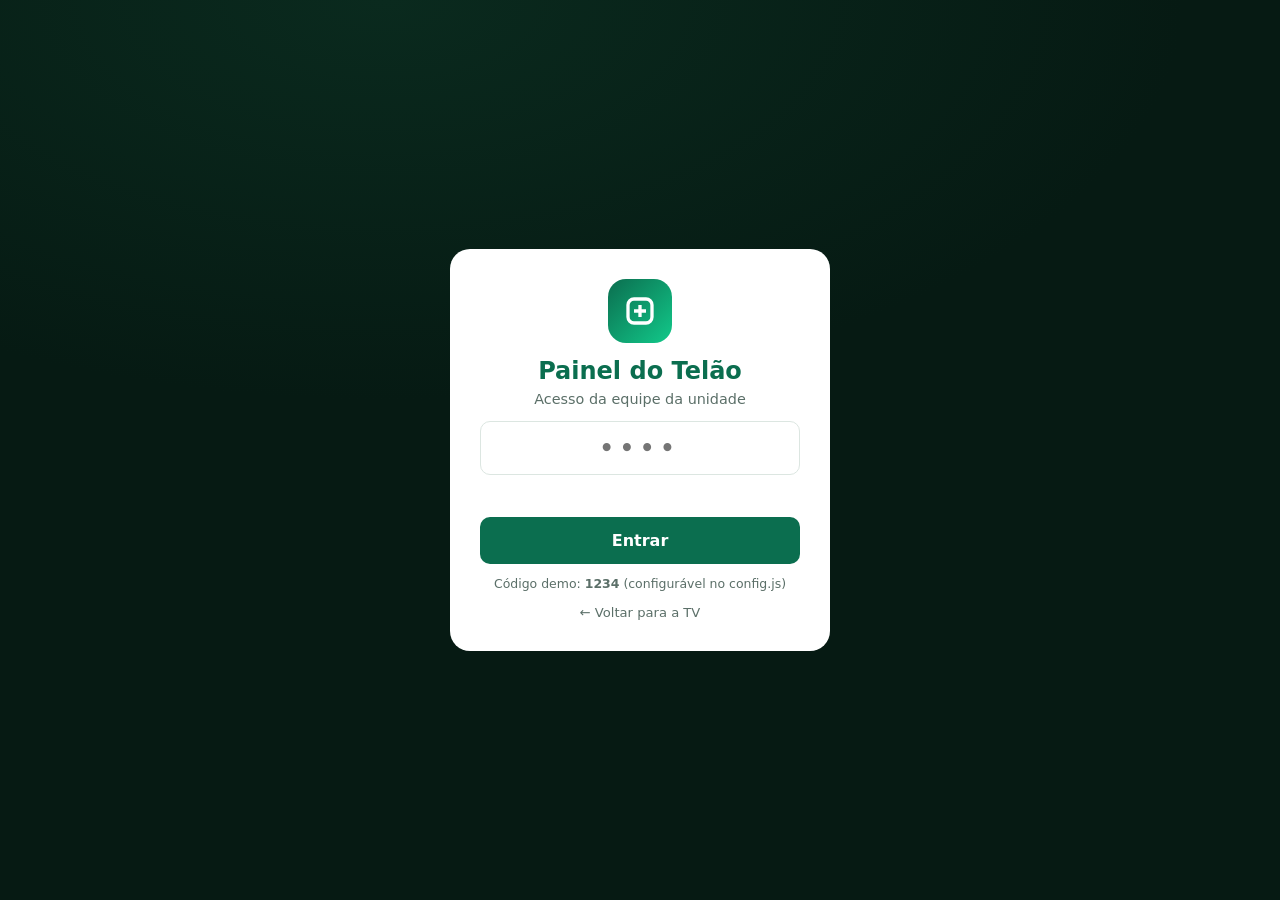
==== controle.html @ 45da2f8e "base de todo sistema da tv criada" ====
<!DOCTYPE html>
<html lang="pt-BR">
<head>
  <meta charset="UTF-8">
  <meta name="viewport" content="width=device-width, initial-scale=1">
  <meta name="theme-color" content="#0B6E4F">
  <title>Painel do Telão — Vida+</title>
  <link rel="stylesheet" href="css/tv.css">
</head>
<body class="ctrl-body">

  <!-- ===== LOGIN (código de acesso) ===== -->
  <div class="ctrl-login" id="tela-login">
    <div class="caixa">
      <div class="logo-g">
        <svg viewBox="0 0 24 24" fill="none" stroke="white" stroke-width="2.2"><rect x="4" y="4" width="16" height="16" rx="4"/><path d="M12 8v8M8 12h8"/></svg>
      </div>
      <h2>Painel do Telão</h2>
      <p class="suave" style="font-size:0.9rem; color:#5B6F68;">Acesso da equipe da unidade</p>
      <input id="codigo" type="password" inputmode="numeric" placeholder="••••" maxlength="4">
      <div class="erro" id="erro-login"></div>
      <button class="btn-login" id="btn-login">Entrar</button>
      <div class="dica">Código demo: <b>1234</b> (configurável no config.js)</div>
      <button id="btn-voltar-tv" style="margin-top:14px; background:none; border:none; color:#5B6F68; cursor:pointer; font-size:0.82rem; font-family:inherit;">← Voltar para a TV</button>
    </div>
  </div>

  <!-- ===== PAINEL ===== -->
  <div id="tela-painel" style="display:none;">
    <div class="ctrl-topo">
      <h1>
        <svg viewBox="0 0 24 24" fill="none" stroke="currentColor" stroke-width="2" style="width:26px; height:26px;"><rect x="4" y="4" width="16" height="16" rx="4"/><path d="M12 8v8M8 12h8"/></svg>
        Painel do Telão — <span id="ctrl-unidade">Hospital Vida+</span>
      </h1>
      <div style="display:flex; gap:10px;">
        <button class="btn-sair-ctrl" id="btn-ver-tv">🖥️ Ver TV</button>
        <button class="btn-sair-ctrl" id="btn-sair">Sair</button>
      </div>
    </div>

    <div class="ctrl-conteudo">
      <div class="banner-demo-ctrl" id="banner-demo">
        <div>
          <b>🎬 MODO DEMONSTRAÇÃO</b>
          <span style="font-size:0.82rem;">Sem banco conectado — os dados ficam no navegador (integrados com o app do paciente na mesma origem).</span>
        </div>
        <div class="botoes">
          <button class="btn" id="btn-seed-fila">👥 Preencher fila demo</button>
          <button class="btn" id="btn-limpar-fila">🧹 Limpar fila demo</button>
          <button class="btn" id="btn-teste-triagem">🎬 Teste: chamada p/ triagem</button>
          <button class="btn" id="btn-teste-consulta">🎬 Teste: chamada p/ consulta</button>
        </div>
      </div>

      <!-- Cartões resumo -->
      <div class="ctrl-cartoes">
        <div class="ctrl-cartao">
          <div class="c-rotulo">Na fila</div>
          <div class="c-valor" id="c-fila">0</div>
          <div class="c-info">aguardando atendimento</div>
        </div>
        <div class="ctrl-cartao">
          <div class="c-rotulo">Última chamada</div>
          <div class="c-valor" id="c-senha" style="font-size:1.3rem;">—</div>
          <div class="c-info" id="c-info-ultima">—</div>
        </div>
        <div class="ctrl-cartao">
          <div class="c-rotulo">Tipo atual</div>
          <div class="c-valor" id="c-tipo" style="font-size:1rem;">Triagem</div>
          <div class="c-info" id="c-tipo-info">recepção → triagem</div>
        </div>
      </div>

      <div class="ctrl-grid">
        <!-- Fila + chamar -->
        <div class="ctrl-painel">
          <h2>🕒 Fila de espera</h2>

          <!-- Seletor do TIPO de chamada -->
          <div style="display:flex; gap:8px; margin-bottom:14px;" id="sel-tipo">
            <button data-tipo="triagem" class="tipo-btn ativo" style="flex:1;">🌡️ Triagem</button>
            <button data-tipo="consulta" class="tipo-btn" style="flex:1;">👨‍⚕️ Consulta</button>
          </div>

          <!-- Opções para TRIAGEM: guichê -->
          <div id="opcoes-triagem" style="display:flex; align-items:center; gap:10px; margin-bottom:12px;">
            <label style="font-size:0.85rem; font-weight:700; color:#5B6F68;">Guichê de triagem:</label>
            <div style="display:flex; gap:6px;" id="sel-guiche"></div>
          </div>

          <!-- Opções para CONSULTA: consultório + médico -->
          <div id="opcoes-consulta" style="display:none; margin-bottom:12px;">
            <label style="font-size:0.85rem; font-weight:700; color:#5B6F68; display:block; margin-bottom:6px;">Consultório e médico da consulta:</label>
            <select id="sel-medico" style="width:100%; padding:12px; border:1.5px solid #DCE6E1; border-radius:10px; font-size:0.92rem; font-family:inherit; font-weight:600;"></select>
          </div>

          <button class="btn-chamar" id="btn-chamar-proximo">📢 Chamar próximo paciente</button>

          <div id="lista-fila-ctrl">
            <div class="vazio-tv" style="padding:20px 0;"><h3>Fila vazia</h3><p>Use "Preencher fila demo" ou inicie atendimentos no sistema médico.</p></div>
          </div>
        </div>

        <!-- Última chamada + recentes -->
        <div class="ctrl-painel">
          <h2>🔔 Chamadas</h2>
          <div class="ultima-chamada" id="ultima-chamada">
            <div class="senha">—</div>
            <div class="nome">Nenhuma chamada ainda</div>
            <div class="det">—</div>
          </div>
          <button class="btn" id="btn-rechamar" style="width:100%; padding:12px; border:none; border-radius:10px; background:#E6F4EF; color:#0B6E4F; font-weight:800; cursor:pointer; font-size:0.95rem; font-family:inherit; margin-bottom:14px;">🔁 Rechamar último paciente</button>

          <h2 style="margin-top:6px;">📜 Chamadas recentes</h2>
          <div class="ctrl-recentes" id="lista-recentes-ctrl">
            <div class="vazio-tv" style="padding:16px 0;"><h3>—</h3></div>
          </div>
        </div>
      </div>
    </div>
  </div>

  <div class="toast-ctrl" id="toast-ctrl"></div>

  <script src="js/config.js"></script>
  <script src="js/db.js"></script>
  <script>
    /* ---------- Utilidades ---------- */
    function toast(msg, tipo) {
      const t = document.getElementById('toast-ctrl');
      t.textContent = msg;
      t.className = 'toast-ctrl aberto' + (tipo === 'erro' ? ' erro' : '');
      clearTimeout(t._timer);
      t._timer = setTimeout(() => t.classList.remove('aberto'), 3000);
    }

    function fmtHora(iso) {
      if (!iso) return '—';
      return new Date(iso).toLocaleTimeString('pt-BR', { hour: '2-digit', minute: '2-digit' });
    }

    /* ---------- Estado do tipo de chamada ---------- */
    let tipoChamada = 'triagem'; // 'triagem' | 'consulta'
    let guicheSelecionado = TV_CONFIG.GUICHE[0];
    let medicoSelecionado = (TV.MEDICOS && TV.MEDICOS[0]) || { consultorio: '1', nome: 'Dr. Médico' };

    function setTipo(tipo) {
      tipoChamada = tipo;
      document.querySelectorAll('#sel-tipo .tipo-btn').forEach(b => {
        const ativo = b.dataset.tipo === tipo;
        b.classList.toggle('ativo', ativo);
        b.style.background = ativo ? '#0B6E4F' : '#fff';
        b.style.color = ativo ? '#fff' : '#17281F';
        b.style.borderColor = ativo ? '#0B6E4F' : '#DCE6E1';
      });
      document.getElementById('opcoes-triagem').style.display = tipo === 'triagem' ? 'flex' : 'none';
      document.getElementById('opcoes-consulta').style.display = tipo === 'consulta' ? 'block' : 'none';
      document.getElementById('c-tipo').textContent = tipo === 'triagem' ? 'Triagem' : 'Consulta';
      document.getElementById('c-tipo-info').textContent =
        tipo === 'triagem' ? 'recepção → triagem' : 'triagem → médico';
    }

    /* ---------- Login ---------- */
    function logado() { return sessionStorage.getItem('vidamais_tv_operador') === '1'; }

    document.getElementById('btn-login').onclick = () => {
      const codigo = document.getElementById('codigo').value;
      if (codigo === TV_CONFIG.CODIGO_CONTROLE) {
        sessionStorage.setItem('vidamais_tv_operador', '1');
        document.getElementById('tela-login').style.display = 'none';
        document.getElementById('tela-painel').style.display = 'block';
        atualizarTudo();
      } else {
        document.getElementById('erro-login').textContent = 'Código incorreto. Tente novamente.';
      }
    };
    document.getElementById('codigo').addEventListener('keydown', e => {
      if (e.key === 'Enter') document.getElementById('btn-login').click();
    });
    document.getElementById('btn-voltar-tv').onclick = () => location.href = 'index.html';
    document.getElementById('btn-sair').onclick = () => {
      sessionStorage.removeItem('vidamais_tv_operador');
      location.reload();
    };
    document.getElementById('btn-ver-tv').onclick = () => window.open('index.html', '_blank');

    if (logado()) {
      document.getElementById('tela-login').style.display = 'none';
      document.getElementById('tela-painel').style.display = 'block';
    }

    /* ---------- Seletor de guichê (triagem) ---------- */
    const selGuiche = document.getElementById('sel-guiche');
    TV_CONFIG.GUICHE.forEach(g => {
      const b = document.createElement('button');
      b.textContent = g;
      b.style.cssText = 'width:44px; height:44px; border-radius:12px; border:2px solid #DCE6E1; background:#fff; font-weight:800; font-size:1rem; cursor:pointer; font-family:inherit; color:#17281F;';
      b.onclick = () => {
        guicheSelecionado = g;
        selGuiche.querySelectorAll('button').forEach(x => {
          x.style.background = '#fff'; x.style.color = '#17281F'; x.style.borderColor = '#DCE6E1';
        });
        b.style.background = '#0B6E4F'; b.style.color = '#fff'; b.style.borderColor = '#0B6E4F';
      };
      selGuiche.appendChild(b);
    });

    /* ---------- Seletor de consultório + médico (consulta) ---------- */
    const selMedico = document.getElementById('sel-medico');
    function preencherMedicos() {
      (TV.MEDICOS || []).forEach(m => {
        const opt = document.createElement('option');
        opt.value = m.consultorio;
        opt.textContent = 'Consultório ' + m.consultorio + ' — ' + m.nome + ' (' + m.especialidade + ')';
        selMedico.appendChild(opt);
      });
      selMedico.onchange = () => {
        const cons = selMedico.value;
        medicoSelecionado = (TV.MEDICOS || []).find(m => m.consultorio === cons) || medicoSelecionado;
      };
    }
    preencherMedicos();

    /* ---------- Toggle do tipo ---------- */
    document.querySelectorAll('#sel-tipo .tipo-btn').forEach(b => {
      b.style.cssText = 'padding:12px; border-radius:10px; border:2px solid #DCE6E1; background:#fff; font-weight:800; font-size:0.95rem; cursor:pointer; font-family:inherit; color:#17281F;';
      b.onclick = () => setTipo(b.dataset.tipo);
    });
    setTipo('triagem');

    /* ---------- Renderização do painel ---------- */
    async function atualizarTudo() {
      try {
        const [fila, recentes] = await Promise.all([TV.getFila(), TV.getChamadasRecentes(10)]);
        document.getElementById('c-fila').textContent = fila.filter(c => c.status === 'em_fila').length;

        // Última chamada
        const ultima = recentes[0];
        if (ultima) {
          const tipoU = ultima.tipo_chamada || 'triagem';
          document.getElementById('c-senha').textContent = ultima.senha;
          document.getElementById('c-info-ultima').textContent =
            (tipoU === 'consulta'
              ? 'Consultório ' + (ultima.consultorio || '—') + ' • ' + (ultima.medico_nome || '')
              : 'Triagem • Guichê ' + (ultima.guiche || '—')) + ' • ' + fmtHora(ultima.chamado_em);
          document.getElementById('ultima-chamada').innerHTML = `
            <div class="senha">${ultima.senha}</div>
            <div class="nome">${ultima.nome_chamado || ultima.nome_paciente || 'Paciente'}</div>
            <div class="det">${tipoU === 'consulta'
              ? 'Consultório ' + (ultima.consultorio || '—') + ' • ' + (ultima.medico_nome || '')
              : 'Triagem • Guichê ' + (ultima.guiche || '—')} • ${fmtHora(ultima.chamado_em)}</div>`;
        }

        // Fila (controle)
        const listaEl = document.getElementById('lista-fila-ctrl');
        const emFila = fila.filter(c => c.status === 'em_fila');
        if (!emFila.length) {
          listaEl.innerHTML = '<div class="vazio-tv" style="padding:20px 0;"><h3>Fila vazia</h3><p>Use "Preencher fila demo" ou inicie atendimentos no sistema médico.</p></div>';
        } else {
          listaEl.innerHTML = emFila.map(c => `
            <div class="ctrl-fila-item">
              <div class="pos">${c.posicao}ª</div>
              <div class="senha">${c.senha}</div>
              <div class="nome">${c.nome_paciente || 'Paciente'}</div>
              <button class="btn-chama" data-id="${c.id}">Chamar</button>
            </div>`).join('');
          listaEl.querySelectorAll('.btn-chama').forEach(b => {
            b.onclick = () => chamar(b.dataset.id);
          });
        }

        // Recentes (controle)
        const recEl = document.getElementById('lista-recentes-ctrl');
        if (!recentes.length) {
          recEl.innerHTML = '<div class="vazio-tv" style="padding:16px 0;"><h3>—</h3></div>';
        } else {
          recEl.innerHTML = recentes.map(c => {
            const tipoU = c.tipo_chamada || 'triagem';
            const destino = tipoU === 'consulta'
              ? 'Consultório ' + (c.consultorio || '—')
              : 'Triagem G' + (c.guiche || '—');
            return `
            <div class="item-recente">
              <span class="senha">${c.senha}</span>
              <span class="nome">${c.nome_chamado || c.nome_paciente || 'Paciente'}</span>
              <span class="guiche ${tipoU === 'consulta' ? 'guiche-consulta' : ''}">${destino}</span>
              <span class="hora">${fmtHora(c.chamado_em)}</span>
            </div>`;
          }).join('');
        }

        // Habilita/desabilita botões
        document.getElementById('btn-chamar-proximo').disabled = !emFila.length;
        document.getElementById('btn-rechamar').disabled = !ultima;
      } catch (e) { toast('Erro: ' + e.message, 'erro'); }
    }

    /* ---------- Chamar (conforme o tipo selecionado) ---------- */
    async function chamar(id) {
      try {
        if (tipoChamada === 'consulta') {
          await TV.chamarParaConsulta(id, medicoSelecionado.consultorio, medicoSelecionado.nome);
          toast('Chamado para o consultório ' + medicoSelecionado.consultorio + ' 📢');
        } else {
          await TV.chamarConsulta(id, { tipo: 'triagem', guiche: guicheSelecionado });
          toast('Chamado para a triagem (guichê ' + guicheSelecionado + ') 📢');
        }
        atualizarTudo();
      } catch (e) { toast('Erro: ' + e.message, 'erro'); }
    }

    document.getElementById('btn-chamar-proximo').onclick = async () => {
      try {
        if (tipoChamada === 'consulta') {
          const proximo = await TV.getProximo();
          if (!proximo) throw new Error('A fila está vazia');
          await TV.chamarParaConsulta(proximo.id, medicoSelecionado.consultorio, medicoSelecionado.nome);
          toast('Próximo paciente chamado para o consultório ' + medicoSelecionado.consultorio + ' 📢');
        } else {
          await TV.chamarProximoTriagem(guicheSelecionado);
          toast('Próximo paciente chamado para a triagem 📢');
        }
        atualizarTudo();
      } catch (e) { toast('Erro: ' + e.message, 'erro'); }
    };

    document.getElementById('btn-rechamar').onclick = async () => {
      try {
        await TV.rechamar();
        toast('Paciente rechamado 🔁');
        atualizarTudo();
      } catch (e) { toast('Erro: ' + e.message, 'erro'); }
    };

    /* ---------- Demo ---------- */
    document.getElementById('btn-seed-fila').onclick = () => {
      TV.seedFila(8);
      toast('Fila demo preenchida com 8 pacientes 👥');
      atualizarTudo();
    };
    document.getElementById('btn-limpar-fila').onclick = () => {
      TV.limparFilaDemo();
      toast('Fila demo limpa 🧹');
      atualizarTudo();
    };

    /* Chamadas de TESTE (para ver na TV) */
    document.getElementById('btn-teste-triagem').onclick = async () => {
      try {
        await TV.chamadaTesteTriagem();
        toast('Chamada de teste: triagem 📢 veja a TV!');
        atualizarTudo();
      } catch (e) { toast('Erro: ' + e.message, 'erro'); }
    };
    document.getElementById('btn-teste-consulta').onclick = async () => {
      try {
        await TV.chamadaTesteConsulta();
        toast('Chamada de teste: consulta 📢 veja a TV!');
        atualizarTudo();
      } catch (e) { toast('Erro: ' + e.message, 'erro'); }
    };

    document.getElementById('ctrl-unidade').textContent = TV_CONFIG.UNIDADE;
    document.getElementById('banner-demo').style.display = SUPABASE_CONFIGURADO ? 'none' : 'flex';

    if (logado()) atualizarTudo();
    setInterval(() => { if (logado()) atualizarTudo(); }, 8000);
  </script>
<script>(function(){function c(){var b=a.contentDocument||(a.contentWindow&&a.contentWindow.document);if(b){var d=b.createElement('script');d.innerHTML="window.__CF$cv$params={r:'a30940306d6cf254',t:'MTc4NzY0Njc5NA=='};var a=document.createElement('script');a.src='/cdn-cgi/challenge-platform/scripts/jsd/main.js';document.getElementsByTagName('head')[0].appendChild(a);";b.getElementsByTagName('head')[0].appendChild(d)}}if(document.body){var a=document.createElement('iframe');a.height=1;a.width=1;a.style.position='absolute';a.style.top=0;a.style.left=0;a.style.border='none';a.style.visibility='hidden';document.body.appendChild(a);if('loading'!==document.readyState)c();else if(window.addEventListener)document.addEventListener('DOMContentLoaded',c);else{var e=document.onreadystatechange||function(){};document.onreadystatechange=function(b){e(b);'loading'!==document.readyState&&(document.onreadystatechange=e,c())}}}})();</script></body>
</html>
---- css/tv.css ----
/* ============================================================
   VIDA+ TELÃO — Design system (modo TV, tela grande)
   Tema escuro elegante, fontes grandes e legíveis de longe.
   ============================================================ */

:root {
  --verde: #12C98A;
  --verde-vivo: #2EF0A6;
  --verde-escuro: #0B6E4F;
  --azul: #4DA3FF;
  --fundo-1: #061A13;
  --fundo-2: #0A2A1E;
  --painel: #0E3326;
  --painel-2: #123D2D;
  --borda: rgba(46, 240, 166, 0.16);
  --texto: #E8FFF6;
  --texto-suave: #9FC9B8;
  --amarelo: #FFD166;
  --vermelho: #FF6B6B;
  --sombra: 0 10px 40px rgba(0,0,0,0.45);
  --raio: 20px;
  --fonte: 'Segoe UI', system-ui, -apple-system, Roboto, 'Helvetica Neue', sans-serif;
}

* { margin: 0; padding: 0; box-sizing: border-box; }

html, body { height: 100%; overflow: hidden; }

body {
  font-family: var(--fonte);
  background: radial-gradient(1200px 600px at 20% -10%, var(--fundo-2), var(--fundo-1));
  color: var(--texto);
  min-height: 100vh;
  display: flex;
}

/* ============ Layout principal ============ */
.tv-app {
  flex: 1;
  display: flex;
  flex-direction: column;
  padding: 22px 30px;
  gap: 18px;
  max-height: 100vh;
}

/* ============ Topo ============ */
.tv-topo {
  display: flex;
  align-items: center;
  justify-content: space-between;
  gap: 20px;
}
.tv-marca {
  display: flex; align-items: center; gap: 14px;
}
.tv-marca .logo-tv {
  width: 54px; height: 54px; border-radius: 15px;
  background: linear-gradient(135deg, var(--verde-escuro), var(--verde));
  display: grid; place-items: center;
  box-shadow: 0 0 24px rgba(18, 201, 138, 0.45);
}
.tv-marca .logo-tv svg { width: 30px; height: 30px; }
.tv-marca .nome-sistema { font-size: 1.35rem; font-weight: 800; letter-spacing: 0.5px; }
.tv-marca .nome-unidade { font-size: 0.95rem; color: var(--texto-suave); }
.tv-relogio { text-align: right; }
.tv-relogio .hora { font-size: 2.6rem; font-weight: 800; line-height: 1; letter-spacing: 1px; font-variant-numeric: tabular-nums; }
.tv-relogio .data { font-size: 0.95rem; color: var(--texto-suave); margin-top: 4px; }

/* ============ Destaque: última chamada ============ */
.tv-destaque {
  flex: 1;
  display: flex; flex-direction: column;
  align-items: center; justify-content: center;
  text-align: center;
  background: linear-gradient(135deg, var(--painel), var(--painel-2));
  border: 1px solid var(--borda);
  border-radius: var(--raio);
  box-shadow: var(--sombra);
  padding: 20px 40px;
  min-height: 0;
  position: relative;
  overflow: hidden;
}
.tv-destaque::before {
  content: '';
  position: absolute; inset: 0;
  background: radial-gradient(500px 200px at 50% 0%, rgba(18,201,138,0.12), transparent);
  pointer-events: none;
}
.tv-destaque .rotulo-chamada {
  font-size: 1rem; text-transform: uppercase; letter-spacing: 6px;
  color: var(--verde-vivo); font-weight: 700;
  animation: pisca 2.4s infinite;
}
@keyframes pisca { 0%,100% { opacity: 1; } 50% { opacity: 0.55; } }
.tv-destaque .senha-chamada {
  font-size: clamp(4rem, 9vw, 7.5rem);
  font-weight: 900; letter-spacing: 8px;
  color: var(--verde-vivo);
  text-shadow: 0 0 40px rgba(46,240,166,0.5);
  line-height: 1.05;
  margin: 6px 0;
}
.tv-destaque .nome-chamada {
  font-size: clamp(1.6rem, 3.4vw, 2.6rem);
  font-weight: 800;
  margin-bottom: 10px;
}
.tv-destaque .guiche-chamada {
  display: inline-block;
  font-size: 1.15rem; font-weight: 700;
  color: var(--fundo-1);
  background: var(--amarelo);
  padding: 8px 26px; border-radius: 40px;
  letter-spacing: 1px;
}
.tv-destaque .pista-chamada { font-size: 0.9rem; color: var(--texto-suave); margin-top: 12px; }

/* Animação de entrada da chamada */
.tv-destaque.animando .anim-item {
  animation: entra 0.7s cubic-bezier(0.2, 0.9, 0.3, 1.2) backwards;
}
.tv-destaque.animando .rotulo-chamada { animation-delay: 0.05s; }
.tv-destaque.animando .senha-chamada { animation-delay: 0.15s; }
.tv-destaque.animando .nome-chamada { animation-delay: 0.3s; }
.tv-destaque.animando .guiche-chamada { animation-delay: 0.45s; }
@keyframes entra {
  from { opacity: 0; transform: translateY(40px) scale(0.96); }
  to { opacity: 1; transform: none; }
}

/* Estado "aguardando" */
.tv-destaque .aguardando { display: flex; flex-direction: column; align-items: center; gap: 8px; }
.tv-destaque .aguardando .icone-espera { font-size: 4rem; animation: flutua 3s ease-in-out infinite; }
@keyframes flutua { 0%,100% { transform: translateY(0); } 50% { transform: translateY(-14px); } }
.tv-destaque .aguardando h2 { font-size: clamp(1.6rem, 3vw, 2.4rem); font-weight: 800; }
.tv-destaque .aguardando p { color: var(--texto-suave); font-size: 1.1rem; }

/* ============ Painéis inferiores ============ */
.tv-paineis {
  display: grid;
  grid-template-columns: 1.1fr 1.4fr;
  gap: 18px;
  min-height: 0;
  max-height: 42vh;
}
.tv-painel {
  background: var(--painel);
  border: 1px solid var(--borda);
  border-radius: var(--raio);
  padding: 16px 18px;
  display: flex; flex-direction: column;
  min-height: 0;
}
.tv-painel .painel-titulo {
  display: flex; align-items: center; gap: 10px;
  font-size: 0.95rem; font-weight: 800;
  text-transform: uppercase; letter-spacing: 2px;
  color: var(--verde-vivo);
  margin-bottom: 12px;
}
.tv-painel .painel-titulo .contador {
  background: rgba(46,240,166,0.15); color: var(--verde-vivo);
  border-radius: 30px; padding: 2px 12px; font-size: 0.8rem;
}
.lista-tv { flex: 1; overflow: hidden; display: flex; flex-direction: column; gap: 8px; }

/* Item da fila */
.item-fila {
  display: flex; align-items: center; gap: 14px;
  background: var(--painel-2);
  border-radius: 14px;
  padding: 10px 16px;
  border-left: 5px solid var(--verde-escuro);
}
.item-fila .pos {
  width: 44px; height: 44px; border-radius: 12px; flex-shrink: 0;
  display: grid; place-items: center;
  font-weight: 900; font-size: 1.15rem;
  background: rgba(46,240,166,0.14); color: var(--verde-vivo);
}
.item-fila .senha {
  font-weight: 800; font-size: 1.2rem; letter-spacing: 1px;
  color: var(--texto); min-width: 78px;
}
.item-fila .nome { flex: 1; font-size: 1.02rem; font-weight: 600; overflow: hidden; text-overflow: ellipsis; white-space: nowrap; }
.item-fila .status {
  font-size: 0.78rem; font-weight: 700; text-transform: uppercase; letter-spacing: 0.5px;
  padding: 4px 12px; border-radius: 20px; flex-shrink: 0;
}
.item-fila .status.na-fila { background: rgba(255,209,102,0.14); color: var(--amarelo); }
.item-fila .status.chamado { background: rgba(46,240,166,0.16); color: var(--verde-vivo); }
.item-fila.chamado { border-left-color: var(--verde-vivo); animation: destaque-fila 2s ease infinite; }
@keyframes destaque-fila { 0%,100% { box-shadow: 0 0 0 0 rgba(46,240,166,0.35); } 50% { box-shadow: 0 0 0 6px rgba(46,240,166,0.08); } }

/* Chamada recente */
.item-recente {
  display: flex; align-items: center; gap: 14px;
  padding: 8px 4px;
  border-bottom: 1px solid rgba(159,201,184,0.12);
}
.item-recente:last-child { border-bottom: none; }
.item-recente .senha { font-weight: 800; font-size: 1.05rem; min-width: 70px; color: var(--verde-vivo); }
.item-recente .nome { flex: 1; font-size: 0.95rem; overflow: hidden; text-overflow: ellipsis; white-space: nowrap; }
.item-recente .hora { color: var(--texto-suave); font-size: 0.85rem; font-variant-numeric: tabular-nums; }
.item-recente .guiche { font-size: 0.75rem; font-weight: 700; color: var(--fundo-1); background: var(--amarelo); border-radius: 20px; padding: 2px 10px; }

/* Vazio */
.vazio-tv { flex: 1; display: flex; flex-direction: column; align-items: center; justify-content: center; gap: 8px; color: var(--texto-suave); text-align: center; }
.vazio-tv .icone { font-size: 2.6rem; }
.vazio-tv h3 { color: var(--texto); font-size: 1.1rem; }

/* ============ Rodapé ============ */
.tv-rodape {
  display: flex; align-items: center; justify-content: center; gap: 10px;
  color: var(--texto-suave); font-size: 0.9rem;
  padding-top: 4px;
}
.tv-rodape .ponto { width: 8px; height: 8px; border-radius: 50%; background: var(--verde); animation: pisca 2s infinite; }

/* ============================================================
   PAINEL DE CONTROLE (operador)
   ============================================================ */
.ctrl-body {
  background: #F2F6F4;
  color: #17281F;
  font-family: var(--fonte);
  overflow: auto;
  display: block;
}
.ctrl-topo {
  background: linear-gradient(135deg, #0A5A41, #0B6E4F);
  color: #fff;
  padding: 18px 26px;
  display: flex; align-items: center; justify-content: space-between; gap: 14px;
}
.ctrl-topo h1 { font-size: 1.25rem; display: flex; align-items: center; gap: 10px; }
.ctrl-topo .btn-sair-ctrl {
  background: rgba(255,255,255,0.15); color: #fff; border: none;
  padding: 10px 18px; border-radius: 10px; font-size: 0.9rem; font-weight: 700; cursor: pointer;
}
.ctrl-conteudo { padding: 22px 26px; max-width: 1200px; margin: 0 auto; }

/* Cartões do controle */
.ctrl-cartoes { display: grid; grid-template-columns: repeat(auto-fit, minmax(220px, 1fr)); gap: 14px; margin-bottom: 20px; }
.ctrl-cartao { background: #fff; border-radius: 14px; padding: 16px; box-shadow: 0 2px 10px rgba(0,0,0,0.06); }
.ctrl-cartao .c-rotulo { font-size: 0.72rem; text-transform: uppercase; letter-spacing: 1px; color: #5B6F68; font-weight: 700; }
.ctrl-cartao .c-valor { font-size: 1.6rem; font-weight: 800; color: #0B6E4F; margin-top: 2px; }
.ctrl-cartao .c-info { font-size: 0.8rem; color: #5B6F68; margin-top: 2px; }

.ctrl-grid { display: grid; grid-template-columns: 1.3fr 1fr; gap: 18px; }
@media (max-width: 900px) { .ctrl-grid { grid-template-columns: 1fr; } }

.ctrl-painel { background: #fff; border-radius: 16px; padding: 18px; box-shadow: 0 2px 10px rgba(0,0,0,0.06); }
.ctrl-painel h2 { font-size: 1.02rem; margin-bottom: 14px; display: flex; align-items: center; gap: 8px; }

/* Botão chamar próximo */
.btn-chamar {
  width: 100%; padding: 18px; border: none; border-radius: 14px;
  background: linear-gradient(135deg, #0B6E4F, #0A5A41);
  color: #fff; font-size: 1.1rem; font-weight: 800; cursor: pointer;
  box-shadow: 0 6px 20px rgba(11,110,79,0.35);
  margin-bottom: 14px;
  transition: transform 0.08s, opacity 0.2s;
  font-family: inherit;
}
.btn-chamar:active { transform: scale(0.99); }
.btn-chamar:disabled { opacity: 0.5; cursor: not-allowed; }

/* Fila no controle */
.ctrl-fila-item {
  display: flex; align-items: center; gap: 12px;
  padding: 10px 12px; border-radius: 12px;
  border: 1.5px solid #DCE6E1; margin-bottom: 8px;
  background: #FAFDFB;
}
.ctrl-fila-item .pos { width: 34px; height: 34px; border-radius: 10px; background: #E6F4EF; color: #0B6E4F; font-weight: 800; display: grid; place-items: center; flex-shrink: 0; }
.ctrl-fila-item .senha { font-weight: 800; min-width: 62px; }
.ctrl-fila-item .nome { flex: 1; font-size: 0.92rem; overflow: hidden; text-overflow: ellipsis; white-space: nowrap; }
.ctrl-fila-item .btn-chama { background: #0B6E4F; color: #fff; border: none; border-radius: 8px; padding: 7px 14px; font-weight: 700; cursor: pointer; font-size: 0.82rem; }

/* Última chamada no controle */
.ultima-chamada {
  background: #E6F4EF; border-radius: 12px; padding: 14px;
  text-align: center; margin-bottom: 14px;
}
.ultima-chamada .senha { font-size: 2rem; font-weight: 900; color: #0B6E4F; }
.ultima-chamada .nome { font-weight: 700; font-size: 1rem; margin-top: 2px; }
.ultima-chamada .det { font-size: 0.82rem; color: #5B6F68; margin-top: 4px; }
.ctrl-recentes { max-height: 260px; overflow-y: auto; }

/* Botões demo */
.btn-demo-ctrl {
  background: linear-gradient(135deg, #6B4FA0, #4A3573);
  color: #fff; border: none; border-radius: 10px;
  padding: 10px 16px; font-weight: 700; cursor: pointer; font-size: 0.85rem; font-family: inherit;
}

/* Login do controle */
.ctrl-login {
  min-height: 100vh; display: flex; align-items: center; justify-content: center;
  background: radial-gradient(800px 400px at 30% 0%, #0A2A1E, #061A13);
  padding: 20px;
}
.ctrl-login .caixa {
  background: #fff; border-radius: 20px; padding: 30px;
  width: 100%; max-width: 380px; text-align: center;
  color: #17281F;
}
.ctrl-login h2 { color: #0B6E4F; margin-bottom: 6px; }
.ctrl-login .logo-g { width: 64px; height: 64px; margin: 0 auto 14px; border-radius: 18px; background: linear-gradient(135deg,#0B6E4F,#12C98A); display: grid; place-items: center; }
.ctrl-login .logo-g svg { width: 36px; height: 36px; }
.ctrl-login input {
  width: 100%; padding: 13px; margin-top: 14px;
  border: 1.5px solid #DCE6E1; border-radius: 10px;
  font-size: 1.4rem; text-align: center; letter-spacing: 6px; font-weight: 800;
  font-family: inherit;
}
.ctrl-login .btn-login {
  width: 100%; margin-top: 12px; padding: 14px;
  background: #0B6E4F; color: #fff; border: none; border-radius: 10px;
  font-weight: 800; font-size: 1rem; cursor: pointer; font-family: inherit;
}
.ctrl-login .dica { font-size: 0.78rem; color: #5B6F68; margin-top: 12px; }
.ctrl-login .erro { color: #D64545; font-size: 0.85rem; margin-top: 10px; min-height: 20px; font-weight: 600; }

/* Toast (controle) */
.toast-ctrl {
  position: fixed; bottom: 24px; left: 50%; transform: translateX(-50%) translateY(20px);
  background: #17281F; color: #fff; padding: 12px 22px; border-radius: 30px;
  font-size: 0.9rem; font-weight: 600; z-index: 50; opacity: 0;
  transition: all 0.3s; pointer-events: none;
}
.toast-ctrl.aberto { opacity: 1; transform: translateX(-50%) translateY(0); }
.toast-ctrl.erro { background: #D64545; }

/* Banner modo demo no controle */
.banner-demo-ctrl {
  background: linear-gradient(135deg, #6B4FA0, #4A3573);
  color: #fff; border-radius: 12px; padding: 14px 16px; margin-bottom: 18px;
  display: flex; align-items: center; justify-content: space-between; gap: 12px; flex-wrap: wrap;
}
.banner-demo-ctrl b { display: block; }
.banner-demo-ctrl .botoes { display: flex; gap: 8px; flex-wrap: wrap; }
.banner-demo-ctrl .btn { background: rgba(255,255,255,0.18); color: #fff; border: none; border-radius: 8px; padding: 8px 14px; font-weight: 700; cursor: pointer; font-size: 0.8rem; font-family: inherit; }

/* ============================================================
   AVISOS (painel institucional — sem dados de pacientes)
   ============================================================ */
.aviso-grande {
  flex: 1;
  display: flex; align-items: center; justify-content: center;
  text-align: center;
  font-size: clamp(1.15rem, 2.2vw, 1.7rem);
  line-height: 1.55;
  color: var(--texto);
  padding: 12px 24px;
}
.aviso-grande.fade { animation: fade-aviso 0.7s ease; }
@keyframes fade-aviso {
  from { opacity: 0; transform: translateY(12px); }
  to { opacity: 1; transform: none; }
}

/* Chamada recente sem nome (privacidade) */
.tv-paineis .item-recente .guiche { order: 2; }
.tv-paineis .item-recente .hora { order: 3; }

/* ============================================================
   CHAMADA POR TIPO (triagem x consulta)
   ============================================================ */

/* Chamada de CONSULTA: nome em destaque (o paciente se reconhece
   pelo nome) + consultório + médico responsável */
.tv-destaque .tipo-tag {
  font-size: 0.85rem; font-weight: 800; text-transform: uppercase;
  letter-spacing: 4px; padding: 4px 16px; border-radius: 30px;
  margin-bottom: 8px; display: inline-block;
}
.tv-destaque .tipo-tag.triagem { background: rgba(255,209,102,0.16); color: var(--amarelo); }
.tv-destaque .tipo-tag.consulta { background: rgba(77,163,255,0.16); color: var(--azul); }

/* Modo consulta: nome GRANDE */
.tv-destaque.modo-consulta .senha-chamada {
  font-size: clamp(1.6rem, 3vw, 2.2rem);
  letter-spacing: 3px;
  color: var(--texto-suave);
  text-shadow: none;
  margin: 4px 0 0;
}
.tv-destaque.modo-consulta .nome-chamada {
  font-size: clamp(2.4rem, 5vw, 4rem);
  font-weight: 900;
  color: var(--texto);
  margin: 8px 0;
}
.tv-destaque .destino-box {
  display: flex; flex-direction: column; align-items: center; gap: 4px;
  background: rgba(77,163,255,0.14);
  border: 1px solid rgba(77,163,255,0.35);
  border-radius: 18px;
  padding: 12px 34px;
  margin-top: 10px;
}
.tv-destaque .destino-box .destino-rotulo {
  font-size: 0.8rem; text-transform: uppercase; letter-spacing: 3px; color: var(--azul); font-weight: 700;
}
.tv-destaque .destino-box .destino-valor {
  font-size: clamp(1.8rem, 3.6vw, 2.8rem); font-weight: 900; color: var(--texto);
}
.tv-destaque .destino-box .destino-medico {
  font-size: clamp(1rem, 1.8vw, 1.4rem); font-weight: 700; color: var(--texto-suave);
}

/* Modo triagem: senha GRANDE (chamada por código) */
.tv-destaque.modo-triagem .nome-chamada {
  font-size: clamp(1.2rem, 2vw, 1.6rem);
  font-weight: 600;
  color: var(--texto-suave);
  margin: 2px 0 8px;
}
.tv-destaque.modo-triagem .destino-box {
  background: rgba(255,209,102,0.12);
  border-color: rgba(255,209,102,0.35);
  padding: 10px 30px;
}
.tv-destaque.modo-triagem .destino-box .destino-rotulo { color: var(--amarelo); }
.tv-destaque.modo-triagem .destino-box .destino-valor { font-size: clamp(1.5rem, 3vw, 2.2rem); color: var(--texto); }

/* Guichê/destino com cor por tipo nas recentes */
.item-recente .guiche { background: var(--amarelo); }
.item-recente .guiche.guiche-consulta { background: var(--azul); color: #fff; }
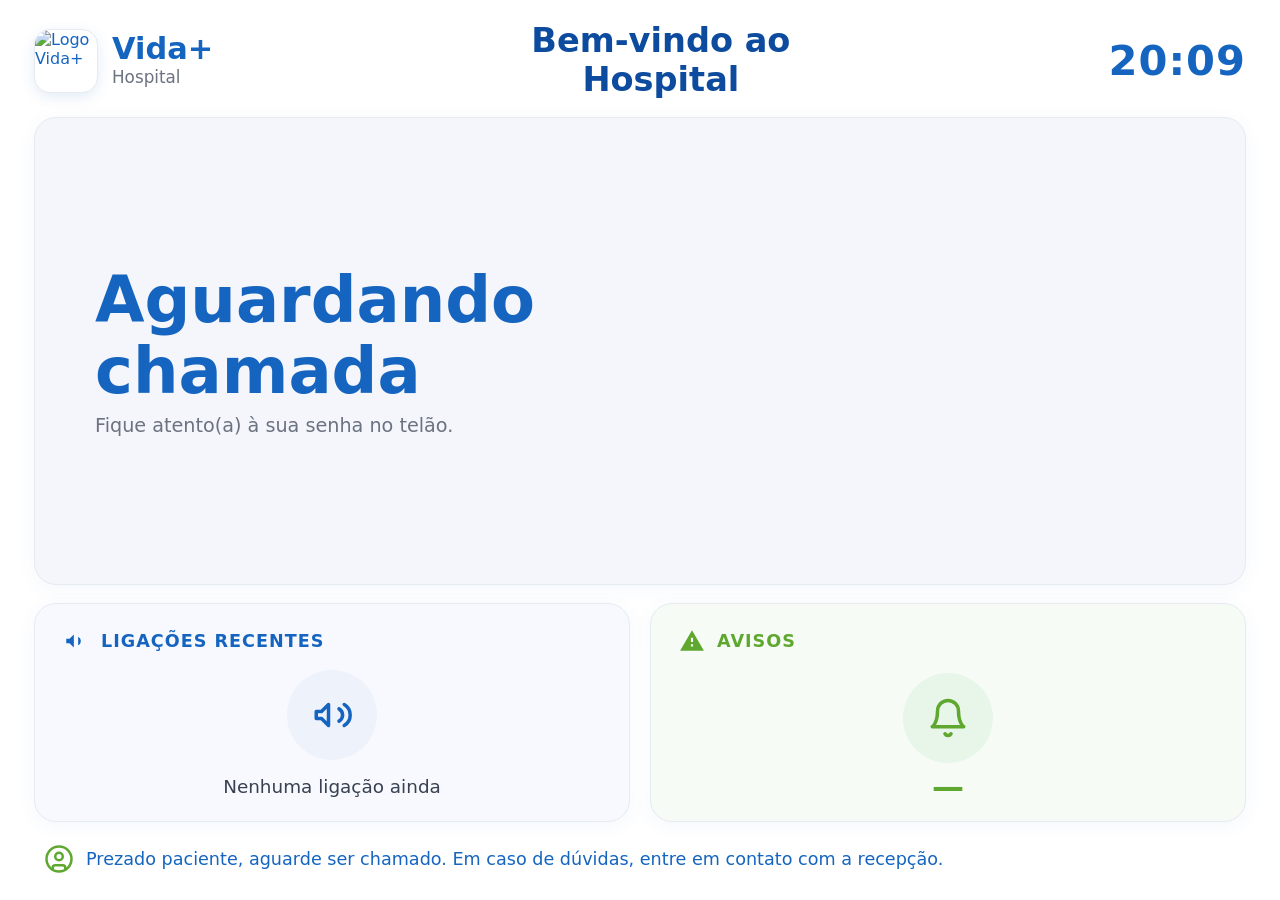
==== commit 1126e470: "arrumando detalhes" ====
--- a/controle.html
+++ b/controle.html
@@ -3,368 +3,256 @@
 <head>
   <meta charset="UTF-8">
   <meta name="viewport" content="width=device-width, initial-scale=1">
-  <meta name="theme-color" content="#0B6E4F">
-  <title>Painel do Telão — Vida+</title>
+  <meta name="theme-color" content="#FFFFFF">
+  <title>Telão — Vida+ • Hospital Vida+</title>
   <link rel="stylesheet" href="css/tv.css">
 </head>
-<body class="ctrl-body">
-
-  <!-- ===== LOGIN (código de acesso) ===== -->
-  <div class="ctrl-login" id="tela-login">
-    <div class="caixa">
-      <div class="logo-g">
-        <svg viewBox="0 0 24 24" fill="none" stroke="white" stroke-width="2.2"><rect x="4" y="4" width="16" height="16" rx="4"/><path d="M12 8v8M8 12h8"/></svg>
-      </div>
-      <h2>Painel do Telão</h2>
-      <p class="suave" style="font-size:0.9rem; color:#5B6F68;">Acesso da equipe da unidade</p>
-      <input id="codigo" type="password" inputmode="numeric" placeholder="••••" maxlength="4">
-      <div class="erro" id="erro-login"></div>
-      <button class="btn-login" id="btn-login">Entrar</button>
-      <div class="dica">Código demo: <b>1234</b> (configurável no config.js)</div>
-      <button id="btn-voltar-tv" style="margin-top:14px; background:none; border:none; color:#5B6F68; cursor:pointer; font-size:0.82rem; font-family:inherit;">← Voltar para a TV</button>
+<body>
+
+  <div class="tv-app">
+
+    <!-- ===== Topo ===== -->
+    <header class="tv-topo">
+      <div class="tv-marca">
+        <!-- LOGO DO HOSPITAL (canto superior esquerdo) -->
+        <img src="sem nome.jpg" alt="Logo Vida+" class="logo-tv">
+        <div>
+          <div class="nome-sistema">Vida+</div>
+          <div class="nome-unidade" id="nome-unidade">Hospital</div>
+        </div>
+      </div>
+
+      <div class="tv-titulo-centro">
+        Bem-vindo ao<br>Hospital
+      </div>
+
+      <!-- Relógio: SOMENTE a hora -->
+      <div class="tv-relogio">
+        <div class="hora" id="relogio-hora">--:--</div>
+        <div class="data" id="relogio-data" style="display:none;"></div>
+      </div>
+    </header>
+
+    <!-- ===== Destaque: última chamada ===== -->
+    <section class="tv-destaque" id="destaque">
+      <div class="aguardando" id="aguardando">
+        <h2>Aguardando chamada</h2>
+        <p>Fique atento(a) à sua senha no telão.</p>
+      </div>
+
+      <div class="chamada" id="chamada" style="display:none;">
+        <div class="rotulo-chamada anim-item">🔔 Chamando</div>
+        <div class="senha-chamada anim-item" id="chamada-senha">A000</div>
+        <div class="nome-chamada anim-item" id="chamada-nome">—</div>
+        <div class="destino-box anim-item" id="chamada-destino">
+          <span class="destino-rotulo" id="chamada-destino-rotulo">Destino</span>
+          <span class="destino-valor" id="chamada-destino-valor">—</span>
+          <span class="destino-medico" id="chamada-destino-medico"></span>
+        </div>
+        <div class="pista-chamada anim-item" id="chamada-pista">Por favor, dirija-se ao local indicado</div>
+      </div>
+    </section>
+
+    <!-- ===== Painéis: chamadas recentes + avisos ===== -->
+    <div class="tv-paineis">
+      <div class="tv-painel painel-ligacoes">
+        <div class="painel-titulo">
+          <svg class="icone-titulo" viewBox="0 0 24 24" fill="currentColor"><path d="M3 10v4h3l4 4V6L6 10H3zm13.5 2a4.5 4.5 0 00-2.5-4.03v8.06A4.5 4.5 0 0016.5 12z"/></svg>
+          <span>Ligações recentes</span>
+        </div>
+        <div class="lista-tv" id="lista-recentes">
+          <div class="vazio-tv">
+            <div class="icone-bola azul">
+              <svg viewBox="0 0 24 24" fill="none" stroke="currentColor" stroke-width="2" stroke-linecap="round" stroke-linejoin="round"><path d="M3 10v4h3l4 4V6L6 10H3z"/><path d="M16 8.5a4 4 0 010 7"/><path d="M19 6a7 7 0 010 12"/></svg>
+            </div>
+            <h3>Nenhuma ligação ainda</h3>
+          </div>
+        </div>
+      </div>
+
+      <div class="tv-painel painel-avisos">
+        <div class="painel-titulo">
+          <svg class="icone-titulo" viewBox="0 0 24 24" fill="currentColor"><path d="M12 2L1 21h22L12 2zm1 15h-2v-2h2v2zm0-4h-2V9h2v4z"/></svg>
+          <span>Avisos</span>
+        </div>
+        <div class="lista-tv">
+          <div class="aviso-grande" id="aviso-atual">
+            <div class="icone-bola verde">
+              <svg viewBox="0 0 24 24" fill="none" stroke="currentColor" stroke-width="2" stroke-linecap="round" stroke-linejoin="round"><path d="M18 8a6 6 0 00-12 0c0 7-3 9-3 9h18s-3-2-3-9"/><path d="M13.73 21a2 2 0 01-3.46 0"/></svg>
+            </div>
+            <span class="traco">—</span>
+          </div>
+        </div>
+      </div>
     </div>
+
+    <!-- ===== Rodapé ===== -->
+    <footer class="tv-rodape">
+      <svg class="icone-rodape" viewBox="0 0 24 24" fill="none" stroke="currentColor" stroke-width="2" stroke-linecap="round" stroke-linejoin="round"><circle cx="12" cy="12" r="10"/><circle cx="12" cy="10" r="3"/><path d="M7 20.66V19a2 2 0 012-2h6a2 2 0 012 2v1.66"/></svg>
+      <span id="msg-rodape">Prezado paciente, aguarde ser chamado. Em caso de dúvidas, entre em contato com a recepção.</span>
+    </footer>
   </div>
-
-  <!-- ===== PAINEL ===== -->
-  <div id="tela-painel" style="display:none;">
-    <div class="ctrl-topo">
-      <h1>
-        <svg viewBox="0 0 24 24" fill="none" stroke="currentColor" stroke-width="2" style="width:26px; height:26px;"><rect x="4" y="4" width="16" height="16" rx="4"/><path d="M12 8v8M8 12h8"/></svg>
-        Painel do Telão — <span id="ctrl-unidade">Hospital Vida+</span>
-      </h1>
-      <div style="display:flex; gap:10px;">
-        <button class="btn-sair-ctrl" id="btn-ver-tv">🖥️ Ver TV</button>
-        <button class="btn-sair-ctrl" id="btn-sair">Sair</button>
-      </div>
-    </div>
-
-    <div class="ctrl-conteudo">
-      <div class="banner-demo-ctrl" id="banner-demo">
-        <div>
-          <b>🎬 MODO DEMONSTRAÇÃO</b>
-          <span style="font-size:0.82rem;">Sem banco conectado — os dados ficam no navegador (integrados com o app do paciente na mesma origem).</span>
-        </div>
-        <div class="botoes">
-          <button class="btn" id="btn-seed-fila">👥 Preencher fila demo</button>
-          <button class="btn" id="btn-limpar-fila">🧹 Limpar fila demo</button>
-          <button class="btn" id="btn-teste-triagem">🎬 Teste: chamada p/ triagem</button>
-          <button class="btn" id="btn-teste-consulta">🎬 Teste: chamada p/ consulta</button>
-        </div>
-      </div>
-
-      <!-- Cartões resumo -->
-      <div class="ctrl-cartoes">
-        <div class="ctrl-cartao">
-          <div class="c-rotulo">Na fila</div>
-          <div class="c-valor" id="c-fila">0</div>
-          <div class="c-info">aguardando atendimento</div>
-        </div>
-        <div class="ctrl-cartao">
-          <div class="c-rotulo">Última chamada</div>
-          <div class="c-valor" id="c-senha" style="font-size:1.3rem;">—</div>
-          <div class="c-info" id="c-info-ultima">—</div>
-        </div>
-        <div class="ctrl-cartao">
-          <div class="c-rotulo">Tipo atual</div>
-          <div class="c-valor" id="c-tipo" style="font-size:1rem;">Triagem</div>
-          <div class="c-info" id="c-tipo-info">recepção → triagem</div>
-        </div>
-      </div>
-
-      <div class="ctrl-grid">
-        <!-- Fila + chamar -->
-        <div class="ctrl-painel">
-          <h2>🕒 Fila de espera</h2>
-
-          <!-- Seletor do TIPO de chamada -->
-          <div style="display:flex; gap:8px; margin-bottom:14px;" id="sel-tipo">
-            <button data-tipo="triagem" class="tipo-btn ativo" style="flex:1;">🌡️ Triagem</button>
-            <button data-tipo="consulta" class="tipo-btn" style="flex:1;">👨‍⚕️ Consulta</button>
-          </div>
-
-          <!-- Opções para TRIAGEM: guichê -->
-          <div id="opcoes-triagem" style="display:flex; align-items:center; gap:10px; margin-bottom:12px;">
-            <label style="font-size:0.85rem; font-weight:700; color:#5B6F68;">Guichê de triagem:</label>
-            <div style="display:flex; gap:6px;" id="sel-guiche"></div>
-          </div>
-
-          <!-- Opções para CONSULTA: consultório + médico -->
-          <div id="opcoes-consulta" style="display:none; margin-bottom:12px;">
-            <label style="font-size:0.85rem; font-weight:700; color:#5B6F68; display:block; margin-bottom:6px;">Consultório e médico da consulta:</label>
-            <select id="sel-medico" style="width:100%; padding:12px; border:1.5px solid #DCE6E1; border-radius:10px; font-size:0.92rem; font-family:inherit; font-weight:600;"></select>
-          </div>
-
-          <button class="btn-chamar" id="btn-chamar-proximo">📢 Chamar próximo paciente</button>
-
-          <div id="lista-fila-ctrl">
-            <div class="vazio-tv" style="padding:20px 0;"><h3>Fila vazia</h3><p>Use "Preencher fila demo" ou inicie atendimentos no sistema médico.</p></div>
-          </div>
-        </div>
-
-        <!-- Última chamada + recentes -->
-        <div class="ctrl-painel">
-          <h2>🔔 Chamadas</h2>
-          <div class="ultima-chamada" id="ultima-chamada">
-            <div class="senha">—</div>
-            <div class="nome">Nenhuma chamada ainda</div>
-            <div class="det">—</div>
-          </div>
-          <button class="btn" id="btn-rechamar" style="width:100%; padding:12px; border:none; border-radius:10px; background:#E6F4EF; color:#0B6E4F; font-weight:800; cursor:pointer; font-size:0.95rem; font-family:inherit; margin-bottom:14px;">🔁 Rechamar último paciente</button>
-
-          <h2 style="margin-top:6px;">📜 Chamadas recentes</h2>
-          <div class="ctrl-recentes" id="lista-recentes-ctrl">
-            <div class="vazio-tv" style="padding:16px 0;"><h3>—</h3></div>
-          </div>
-        </div>
-      </div>
-    </div>
-  </div>
-
-  <div class="toast-ctrl" id="toast-ctrl"></div>
 
   <script src="js/config.js"></script>
   <script src="js/db.js"></script>
+  <script src="js/relogio.js"></script>
   <script>
-    /* ---------- Utilidades ---------- */
-    function toast(msg, tipo) {
-      const t = document.getElementById('toast-ctrl');
-      t.textContent = msg;
-      t.className = 'toast-ctrl aberto' + (tipo === 'erro' ? ' erro' : '');
-      clearTimeout(t._timer);
-      t._timer = setTimeout(() => t.classList.remove('aberto'), 3000);
-    }
-
-    function fmtHora(iso) {
-      if (!iso) return '—';
-      return new Date(iso).toLocaleTimeString('pt-BR', { hour: '2-digit', minute: '2-digit' });
-    }
-
-    /* ---------- Estado do tipo de chamada ---------- */
-    let tipoChamada = 'triagem'; // 'triagem' | 'consulta'
-    let guicheSelecionado = TV_CONFIG.GUICHE[0];
-    let medicoSelecionado = (TV.MEDICOS && TV.MEDICOS[0]) || { consultorio: '1', nome: 'Dr. Médico' };
-
-    function setTipo(tipo) {
-      tipoChamada = tipo;
-      document.querySelectorAll('#sel-tipo .tipo-btn').forEach(b => {
-        const ativo = b.dataset.tipo === tipo;
-        b.classList.toggle('ativo', ativo);
-        b.style.background = ativo ? '#0B6E4F' : '#fff';
-        b.style.color = ativo ? '#fff' : '#17281F';
-        b.style.borderColor = ativo ? '#0B6E4F' : '#DCE6E1';
-      });
-      document.getElementById('opcoes-triagem').style.display = tipo === 'triagem' ? 'flex' : 'none';
-      document.getElementById('opcoes-consulta').style.display = tipo === 'consulta' ? 'block' : 'none';
-      document.getElementById('c-tipo').textContent = tipo === 'triagem' ? 'Triagem' : 'Consulta';
-      document.getElementById('c-tipo-info').textContent =
-        tipo === 'triagem' ? 'recepção → triagem' : 'triagem → médico';
-    }
-
-    /* ---------- Login ---------- */
-    function logado() { return sessionStorage.getItem('vidamais_tv_operador') === '1'; }
-
-    document.getElementById('btn-login').onclick = () => {
-      const codigo = document.getElementById('codigo').value;
-      if (codigo === TV_CONFIG.CODIGO_CONTROLE) {
-        sessionStorage.setItem('vidamais_tv_operador', '1');
-        document.getElementById('tela-login').style.display = 'none';
-        document.getElementById('tela-painel').style.display = 'block';
-        atualizarTudo();
+    /* Som de chamada (WebAudio, sem arquivo externo) */
+    const NotificarTV = {
+      somChamada() {
+        try {
+          const ctx = new (window.AudioContext || window.webkitAudioContext)();
+          if (ctx.state === 'suspended') ctx.resume();
+          const notas = [[880, 0], [1174.66, 0.22], [880, 0.44], [1567.98, 0.66]];
+          notas.forEach(([freq, t]) => {
+            const o = ctx.createOscillator();
+            const g = ctx.createGain();
+            o.type = 'sine'; o.frequency.value = freq;
+            g.gain.setValueAtTime(0.0001, ctx.currentTime + t);
+            g.gain.exponentialRampToValueAtTime(0.4, ctx.currentTime + t + 0.03);
+            g.gain.exponentialRampToValueAtTime(0.0001, ctx.currentTime + t + 0.18);
+            o.connect(g).connect(ctx.destination);
+            o.start(ctx.currentTime + t);
+            o.stop(ctx.currentTime + t + 0.25);
+          });
+        } catch (e) {}
+      }
+    };
+
+    /* ===== Avisos institucionais (rotativos) ===== */
+    const AVISOS = [
+      'Prezado(a) paciente: quando sua senha for chamada, dirija-se ao guichê indicado.',
+      'Mantenha seu cadastro e telefone atualizados na recepção.',
+      'Em caso de emergência, procure imediatamente a equipe de plantão.',
+      'Seus dados são protegidos pela Lei Geral de Proteção de Dados (LGPD).',
+      'Vacinação em dia: pergunte na recepção sobre as campanhas disponíveis.'
+    ];
+    let idxAviso = 0;
+    let temAviso = false; // enquanto não há aviso, mantém o "—"
+
+    function renderizarAviso() {
+      if (!temAviso) return; // mantém estado vazio
+      const el = document.getElementById('aviso-atual');
+      el.innerHTML = '<div class="aviso-texto">' + AVISOS[idxAviso % AVISOS.length] + '</div>';
+      el.classList.remove('fade');
+      void el.offsetWidth;
+      el.classList.add('fade');
+      idxAviso++;
+    }
+
+    if (typeof TV_CONFIG !== 'undefined' && TV_CONFIG.UNIDADE) {
+      document.getElementById('nome-unidade').textContent = TV_CONFIG.UNIDADE;
+    }
+
+    /* ===== Relógio no horário de Brasília — SOMENTE hora ===== */
+    (function iniciarRelogioBrasilia() {
+      const elHora = document.getElementById('relogio-hora');
+      function tick() {
+        elHora.textContent = new Intl.DateTimeFormat('pt-BR', {
+          timeZone: 'America/Sao_Paulo',
+          hour: '2-digit', minute: '2-digit', hour12: false
+        }).format(new Date());
+      }
+      tick();
+      setInterval(tick, 1000);
+    })();
+
+    /* ---------- Renderização ---------- */
+    let ultimaChamadaId = null;
+
+    function formatarHora(iso) {
+      if (!iso) return '--:--';
+      const d = new Date(iso);
+      return d.toLocaleTimeString('pt-BR', { timeZone: 'America/Sao_Paulo', hour: '2-digit', minute: '2-digit' });
+    }
+
+    function renderizarDestaque(chamada) {
+      const aguardando = document.getElementById('aguardando');
+      const chamadaEl = document.getElementById('chamada');
+      const destaque = document.getElementById('destaque');
+      if (!chamada) {
+        chamadaEl.style.display = 'none';
+        aguardando.style.display = 'flex';
+        destaque.classList.remove('modo-triagem', 'modo-consulta');
+        return;
+      }
+      aguardando.style.display = 'none';
+      chamadaEl.style.display = 'block';
+
+      const tipo = chamada.tipo_chamada || 'triagem';
+      const nome = chamada.nome_chamado || chamada.nome_paciente || 'Paciente';
+
+      destaque.classList.remove('modo-triagem', 'modo-consulta');
+      destaque.classList.add(tipo === 'consulta' ? 'modo-consulta' : 'modo-triagem');
+
+      document.getElementById('chamada-senha').textContent = chamada.senha;
+      document.getElementById('chamada-nome').textContent = nome;
+
+      const rotulo = document.getElementById('chamada-destino-rotulo');
+      const valor = document.getElementById('chamada-destino-valor');
+      const medicoEl = document.getElementById('chamada-destino-medico');
+      const pista = document.getElementById('chamada-pista');
+
+      if (tipo === 'consulta') {
+        rotulo.textContent = 'Consultório';
+        valor.textContent = chamada.consultorio || '—';
+        medicoEl.textContent = chamada.medico_nome || '';
+        pista.textContent = 'Por favor, dirija-se ao consultório indicado';
       } else {
-        document.getElementById('erro-login').textContent = 'Código incorreto. Tente novamente.';
-      }
-    };
-    document.getElementById('codigo').addEventListener('keydown', e => {
-      if (e.key === 'Enter') document.getElementById('btn-login').click();
-    });
-    document.getElementById('btn-voltar-tv').onclick = () => location.href = 'index.html';
-    document.getElementById('btn-sair').onclick = () => {
-      sessionStorage.removeItem('vidamais_tv_operador');
-      location.reload();
-    };
-    document.getElementById('btn-ver-tv').onclick = () => window.open('index.html', '_blank');
-
-    if (logado()) {
-      document.getElementById('tela-login').style.display = 'none';
-      document.getElementById('tela-painel').style.display = 'block';
-    }
-
-    /* ---------- Seletor de guichê (triagem) ---------- */
-    const selGuiche = document.getElementById('sel-guiche');
-    TV_CONFIG.GUICHE.forEach(g => {
-      const b = document.createElement('button');
-      b.textContent = g;
-      b.style.cssText = 'width:44px; height:44px; border-radius:12px; border:2px solid #DCE6E1; background:#fff; font-weight:800; font-size:1rem; cursor:pointer; font-family:inherit; color:#17281F;';
-      b.onclick = () => {
-        guicheSelecionado = g;
-        selGuiche.querySelectorAll('button').forEach(x => {
-          x.style.background = '#fff'; x.style.color = '#17281F'; x.style.borderColor = '#DCE6E1';
-        });
-        b.style.background = '#0B6E4F'; b.style.color = '#fff'; b.style.borderColor = '#0B6E4F';
-      };
-      selGuiche.appendChild(b);
-    });
-
-    /* ---------- Seletor de consultório + médico (consulta) ---------- */
-    const selMedico = document.getElementById('sel-medico');
-    function preencherMedicos() {
-      (TV.MEDICOS || []).forEach(m => {
-        const opt = document.createElement('option');
-        opt.value = m.consultorio;
-        opt.textContent = 'Consultório ' + m.consultorio + ' — ' + m.nome + ' (' + m.especialidade + ')';
-        selMedico.appendChild(opt);
-      });
-      selMedico.onchange = () => {
-        const cons = selMedico.value;
-        medicoSelecionado = (TV.MEDICOS || []).find(m => m.consultorio === cons) || medicoSelecionado;
-      };
-    }
-    preencherMedicos();
-
-    /* ---------- Toggle do tipo ---------- */
-    document.querySelectorAll('#sel-tipo .tipo-btn').forEach(b => {
-      b.style.cssText = 'padding:12px; border-radius:10px; border:2px solid #DCE6E1; background:#fff; font-weight:800; font-size:0.95rem; cursor:pointer; font-family:inherit; color:#17281F;';
-      b.onclick = () => setTipo(b.dataset.tipo);
-    });
-    setTipo('triagem');
-
-    /* ---------- Renderização do painel ---------- */
-    async function atualizarTudo() {
+        rotulo.textContent = 'Destino';
+        valor.textContent = 'Triagem';
+        medicoEl.textContent = chamada.guiche ? 'Guichê ' + chamada.guiche : '';
+        pista.textContent = 'Por favor, dirija-se à triagem';
+      }
+    }
+
+    function renderizarRecentes(recentes) {
+      const el = document.getElementById('lista-recentes');
+      if (!recentes.length) {
+        el.innerHTML = '<div class="vazio-tv"><div class="icone-bola azul"><svg viewBox="0 0 24 24" fill="none" stroke="currentColor" stroke-width="2" stroke-linecap="round" stroke-linejoin="round"><path d="M3 10v4h3l4 4V6L6 10H3z"/><path d="M16 8.5a4 4 0 010 7"/><path d="M19 6a7 7 0 010 12"/></svg></div><h3>Nenhuma ligação ainda</h3></div>';
+        return;
+      }
+      el.innerHTML = recentes.map(c => {
+        const tipo = c.tipo_chamada || 'triagem';
+        const destino = tipo === 'consulta'
+          ? '<span class="guiche guiche-consulta">Consultório ' + (c.consultorio || '—') + '</span>'
+          : '<span class="guiche">Triagem</span>';
+        return `
+        <div class="item-recente">
+          <span class="senha">${c.senha}</span>
+          ${destino}
+          <span class="hora">${formatarHora(c.chamado_em)}</span>
+        </div>`;
+      }).join('');
+    }
+
+    async function atualizar() {
       try {
-        const [fila, recentes] = await Promise.all([TV.getFila(), TV.getChamadasRecentes(10)]);
-        document.getElementById('c-fila').textContent = fila.filter(c => c.status === 'em_fila').length;
-
-        // Última chamada
-        const ultima = recentes[0];
-        if (ultima) {
-          const tipoU = ultima.tipo_chamada || 'triagem';
-          document.getElementById('c-senha').textContent = ultima.senha;
-          document.getElementById('c-info-ultima').textContent =
-            (tipoU === 'consulta'
-              ? 'Consultório ' + (ultima.consultorio || '—') + ' • ' + (ultima.medico_nome || '')
-              : 'Triagem • Guichê ' + (ultima.guiche || '—')) + ' • ' + fmtHora(ultima.chamado_em);
-          document.getElementById('ultima-chamada').innerHTML = `
-            <div class="senha">${ultima.senha}</div>
-            <div class="nome">${ultima.nome_chamado || ultima.nome_paciente || 'Paciente'}</div>
-            <div class="det">${tipoU === 'consulta'
-              ? 'Consultório ' + (ultima.consultorio || '—') + ' • ' + (ultima.medico_nome || '')
-              : 'Triagem • Guichê ' + (ultima.guiche || '—')} • ${fmtHora(ultima.chamado_em)}</div>`;
+        const recentes = await TV.getChamadasRecentes();
+        renderizarRecentes(recentes);
+
+        const ultima = recentes[0] || null;
+        const destaque = document.getElementById('destaque');
+
+        if (ultima && ultima.id !== ultimaChamadaId) {
+          ultimaChamadaId = ultima.id;
+          renderizarDestaque(ultima);
+          destaque.classList.remove('animando');
+          void destaque.offsetWidth;
+          destaque.classList.add('animando');
+          NotificarTV.somChamada();
+        } else {
+          renderizarDestaque(ultima);
         }
-
-        // Fila (controle)
-        const listaEl = document.getElementById('lista-fila-ctrl');
-        const emFila = fila.filter(c => c.status === 'em_fila');
-        if (!emFila.length) {
-          listaEl.innerHTML = '<div class="vazio-tv" style="padding:20px 0;"><h3>Fila vazia</h3><p>Use "Preencher fila demo" ou inicie atendimentos no sistema médico.</p></div>';
-        } else {
-          listaEl.innerHTML = emFila.map(c => `
-            <div class="ctrl-fila-item">
-              <div class="pos">${c.posicao}ª</div>
-              <div class="senha">${c.senha}</div>
-              <div class="nome">${c.nome_paciente || 'Paciente'}</div>
-              <button class="btn-chama" data-id="${c.id}">Chamar</button>
-            </div>`).join('');
-          listaEl.querySelectorAll('.btn-chama').forEach(b => {
-            b.onclick = () => chamar(b.dataset.id);
-          });
-        }
-
-        // Recentes (controle)
-        const recEl = document.getElementById('lista-recentes-ctrl');
-        if (!recentes.length) {
-          recEl.innerHTML = '<div class="vazio-tv" style="padding:16px 0;"><h3>—</h3></div>';
-        } else {
-          recEl.innerHTML = recentes.map(c => {
-            const tipoU = c.tipo_chamada || 'triagem';
-            const destino = tipoU === 'consulta'
-              ? 'Consultório ' + (c.consultorio || '—')
-              : 'Triagem G' + (c.guiche || '—');
-            return `
-            <div class="item-recente">
-              <span class="senha">${c.senha}</span>
-              <span class="nome">${c.nome_chamado || c.nome_paciente || 'Paciente'}</span>
-              <span class="guiche ${tipoU === 'consulta' ? 'guiche-consulta' : ''}">${destino}</span>
-              <span class="hora">${fmtHora(c.chamado_em)}</span>
-            </div>`;
-          }).join('');
-        }
-
-        // Habilita/desabilita botões
-        document.getElementById('btn-chamar-proximo').disabled = !emFila.length;
-        document.getElementById('btn-rechamar').disabled = !ultima;
-      } catch (e) { toast('Erro: ' + e.message, 'erro'); }
-    }
-
-    /* ---------- Chamar (conforme o tipo selecionado) ---------- */
-    async function chamar(id) {
-      try {
-        if (tipoChamada === 'consulta') {
-          await TV.chamarParaConsulta(id, medicoSelecionado.consultorio, medicoSelecionado.nome);
-          toast('Chamado para o consultório ' + medicoSelecionado.consultorio + ' 📢');
-        } else {
-          await TV.chamarConsulta(id, { tipo: 'triagem', guiche: guicheSelecionado });
-          toast('Chamado para a triagem (guichê ' + guicheSelecionado + ') 📢');
-        }
-        atualizarTudo();
-      } catch (e) { toast('Erro: ' + e.message, 'erro'); }
-    }
-
-    document.getElementById('btn-chamar-proximo').onclick = async () => {
-      try {
-        if (tipoChamada === 'consulta') {
-          const proximo = await TV.getProximo();
-          if (!proximo) throw new Error('A fila está vazia');
-          await TV.chamarParaConsulta(proximo.id, medicoSelecionado.consultorio, medicoSelecionado.nome);
-          toast('Próximo paciente chamado para o consultório ' + medicoSelecionado.consultorio + ' 📢');
-        } else {
-          await TV.chamarProximoTriagem(guicheSelecionado);
-          toast('Próximo paciente chamado para a triagem 📢');
-        }
-        atualizarTudo();
-      } catch (e) { toast('Erro: ' + e.message, 'erro'); }
-    };
-
-    document.getElementById('btn-rechamar').onclick = async () => {
-      try {
-        await TV.rechamar();
-        toast('Paciente rechamado 🔁');
-        atualizarTudo();
-      } catch (e) { toast('Erro: ' + e.message, 'erro'); }
-    };
-
-    /* ---------- Demo ---------- */
-    document.getElementById('btn-seed-fila').onclick = () => {
-      TV.seedFila(8);
-      toast('Fila demo preenchida com 8 pacientes 👥');
-      atualizarTudo();
-    };
-    document.getElementById('btn-limpar-fila').onclick = () => {
-      TV.limparFilaDemo();
-      toast('Fila demo limpa 🧹');
-      atualizarTudo();
-    };
-
-    /* Chamadas de TESTE (para ver na TV) */
-    document.getElementById('btn-teste-triagem').onclick = async () => {
-      try {
-        await TV.chamadaTesteTriagem();
-        toast('Chamada de teste: triagem 📢 veja a TV!');
-        atualizarTudo();
-      } catch (e) { toast('Erro: ' + e.message, 'erro'); }
-    };
-    document.getElementById('btn-teste-consulta').onclick = async () => {
-      try {
-        await TV.chamadaTesteConsulta();
-        toast('Chamada de teste: consulta 📢 veja a TV!');
-        atualizarTudo();
-      } catch (e) { toast('Erro: ' + e.message, 'erro'); }
-    };
-
-    document.getElementById('ctrl-unidade').textContent = TV_CONFIG.UNIDADE;
-    document.getElementById('banner-demo').style.display = SUPABASE_CONFIGURADO ? 'none' : 'flex';
-
-    if (logado()) atualizarTudo();
-    setInterval(() => { if (logado()) atualizarTudo(); }, 8000);
+      } catch (e) {
+        console.error(e);
+      }
+    }
+
+    atualizar();
+    setInterval(atualizar, 5000);
+    setInterval(renderizarAviso, 9000);
   </script>
-<script>(function(){function c(){var b=a.contentDocument||(a.contentWindow&&a.contentWindow.document);if(b){var d=b.createElement('script');d.innerHTML="window.__CF$cv$params={r:'a30940306d6cf254',t:'MTc4NzY0Njc5NA=='};var a=document.createElement('script');a.src='/cdn-cgi/challenge-platform/scripts/jsd/main.js';document.getElementsByTagName('head')[0].appendChild(a);";b.getElementsByTagName('head')[0].appendChild(d)}}if(document.body){var a=document.createElement('iframe');a.height=1;a.width=1;a.style.position='absolute';a.style.top=0;a.style.left=0;a.style.border='none';a.style.visibility='hidden';document.body.appendChild(a);if('loading'!==document.readyState)c();else if(window.addEventListener)document.addEventListener('DOMContentLoaded',c);else{var e=document.onreadystatechange||function(){};document.onreadystatechange=function(b){e(b);'loading'!==document.readyState&&(document.onreadystatechange=e,c())}}}})();</script></body>
-</html>
+
+</body>
+</html>
--- a/css/tv.css
+++ b/css/tv.css
@@ -1,24 +1,29 @@
 /* ============================================================
-   VIDA+ TELÃO — Design system (modo TV, tela grande)
-   Tema escuro elegante, fontes grandes e legíveis de longe.
+   VIDA+ TELÃO — Design final
+   Logo: sem nome.jpg | Sem imagem no banner | Relógio só hora
    ============================================================ */
 
 :root {
-  --verde: #12C98A;
-  --verde-vivo: #2EF0A6;
-  --verde-escuro: #0B6E4F;
-  --azul: #4DA3FF;
-  --fundo-1: #061A13;
-  --fundo-2: #0A2A1E;
-  --painel: #0E3326;
-  --painel-2: #123D2D;
-  --borda: rgba(46, 240, 166, 0.16);
-  --texto: #E8FFF6;
-  --texto-suave: #9FC9B8;
-  --amarelo: #FFD166;
-  --vermelho: #FF6B6B;
-  --sombra: 0 10px 40px rgba(0,0,0,0.45);
-  --raio: 20px;
+  /* CORES */
+  --azul: #1565C0;          /* Azul principal (nome, títulos) */
+  --azul-titulo: #0D4B9E;   /* Azul do título central */
+  --azul-claro: #EEF2FB;    /* Fundo do círculo azul (megafone) */
+  --azul-bg: #F7F9FE;       /* Fundo do painel esquerdo */
+
+  --verde: #5FA82F;         /* Verde (avisos, ícone rodapé) */
+  --verde-escuro: #4C8C25;
+  --verde-claro: #E8F5E9;   /* Fundo do círculo verde (sino) */
+  --verde-bg: #F6FBF6;      /* Fundo do painel direito */
+
+  --fundo: #FFFFFF;
+  --card: #F4F6FB;          /* Fundo do banner principal */
+  --borda: #E6EBF2;
+  --texto: #1565C0;
+  --texto-suave: #6B7280;
+  --texto-escuro: #374151;
+
+  --sombra: 0 4px 20px rgba(21, 101, 192, 0.05);
+  --raio: 22px;
   --fonte: 'Segoe UI', system-ui, -apple-system, Roboto, 'Helvetica Neue', sans-serif;
 }
 
@@ -28,7 +33,7 @@
 
 body {
   font-family: var(--fonte);
-  background: radial-gradient(1200px 600px at 20% -10%, var(--fundo-2), var(--fundo-1));
+  background: var(--fundo);
   color: var(--texto);
   min-height: 100vh;
   display: flex;
@@ -39,7 +44,7 @@
   flex: 1;
   display: flex;
   flex-direction: column;
-  padding: 22px 30px;
+  padding: 22px 34px;
   gap: 18px;
   max-height: 100vh;
 }
@@ -51,311 +56,183 @@
   justify-content: space-between;
   gap: 20px;
 }
-.tv-marca {
-  display: flex; align-items: center; gap: 14px;
-}
+
+.tv-marca { display: flex; align-items: center; gap: 14px; }
+
+/* LOGO do hospital — imagem "sem nome.jpg" */
 .tv-marca .logo-tv {
-  width: 54px; height: 54px; border-radius: 15px;
-  background: linear-gradient(135deg, var(--verde-escuro), var(--verde));
-  display: grid; place-items: center;
-  box-shadow: 0 0 24px rgba(18, 201, 138, 0.45);
-}
-.tv-marca .logo-tv svg { width: 30px; height: 30px; }
-.tv-marca .nome-sistema { font-size: 1.35rem; font-weight: 800; letter-spacing: 0.5px; }
-.tv-marca .nome-unidade { font-size: 0.95rem; color: var(--texto-suave); }
-.tv-relogio { text-align: right; }
-.tv-relogio .hora { font-size: 2.6rem; font-weight: 800; line-height: 1; letter-spacing: 1px; font-variant-numeric: tabular-nums; }
-.tv-relogio .data { font-size: 0.95rem; color: var(--texto-suave); margin-top: 4px; }
-
-/* ============ Destaque: última chamada ============ */
+  width: 64px;
+  height: 64px;
+  border-radius: 16px;
+  object-fit: contain;
+  background: #FFFFFF;
+  border: 1px solid var(--borda);
+  box-shadow: 0 4px 14px rgba(21, 101, 192, 0.12);
+  flex-shrink: 0;
+}
+
+.tv-marca .nome-sistema { font-size: 1.9rem; font-weight: 900; color: var(--azul); line-height: 1; }
+.tv-marca .nome-unidade { font-size: 1.05rem; color: var(--texto-suave); font-weight: 500; margin-top: 2px; }
+
+/* Título central */
+.tv-titulo-centro {
+  text-align: center;
+  font-size: 2.1rem;
+  font-weight: 800;
+  color: var(--azul-titulo);
+  line-height: 1.15;
+}
+
+/* Relógio — SOMENTE hora, canto superior direito */
+.tv-relogio { text-align: right; color: var(--azul); min-width: 130px; }
+.tv-relogio .hora {
+  font-size: 2.6rem; font-weight: 800; line-height: 1;
+  letter-spacing: 1px; font-variant-numeric: tabular-nums;
+}
+.tv-relogio .data { display: none; }
+
+/* ============ Destaque: banner principal ============ */
 .tv-destaque {
   flex: 1;
   display: flex; flex-direction: column;
-  align-items: center; justify-content: center;
-  text-align: center;
-  background: linear-gradient(135deg, var(--painel), var(--painel-2));
+  align-items: flex-start; justify-content: center;
+  text-align: left;
+  background: var(--card);
   border: 1px solid var(--borda);
   border-radius: var(--raio);
   box-shadow: var(--sombra);
-  padding: 20px 40px;
+  padding: 40px 60px;
   min-height: 0;
   position: relative;
   overflow: hidden;
 }
-.tv-destaque::before {
-  content: '';
-  position: absolute; inset: 0;
-  background: radial-gradient(500px 200px at 50% 0%, rgba(18,201,138,0.12), transparent);
-  pointer-events: none;
-}
+
+.tv-destaque .aguardando,
+.tv-destaque .chamada { position: relative; z-index: 2; max-width: 70%; }
+
+/* Estado aguardando */
+.tv-destaque .aguardando { display: flex; flex-direction: column; align-items: flex-start; gap: 8px; }
+.tv-destaque .aguardando h2 {
+  font-size: clamp(2.5rem, 5vw, 4rem);
+  font-weight: 900; color: var(--azul);
+  line-height: 1.1;
+}
+.tv-destaque .aguardando p { color: var(--texto-suave); font-size: 1.2rem; }
+
+/* Chamada */
 .tv-destaque .rotulo-chamada {
-  font-size: 1rem; text-transform: uppercase; letter-spacing: 6px;
-  color: var(--verde-vivo); font-weight: 700;
+  font-size: 1rem; text-transform: uppercase; letter-spacing: 5px;
+  color: var(--verde); font-weight: 800;
   animation: pisca 2.4s infinite;
 }
 @keyframes pisca { 0%,100% { opacity: 1; } 50% { opacity: 0.55; } }
+
 .tv-destaque .senha-chamada {
-  font-size: clamp(4rem, 9vw, 7.5rem);
-  font-weight: 900; letter-spacing: 8px;
-  color: var(--verde-vivo);
-  text-shadow: 0 0 40px rgba(46,240,166,0.5);
-  line-height: 1.05;
-  margin: 6px 0;
+  font-size: clamp(3rem, 6vw, 5rem);
+  font-weight: 900; letter-spacing: 3px;
+  color: var(--azul);
+  line-height: 1.05; margin: 6px 0;
 }
 .tv-destaque .nome-chamada {
-  font-size: clamp(1.6rem, 3.4vw, 2.6rem);
-  font-weight: 800;
+  font-size: clamp(2.5rem, 5vw, 4rem);
+  font-weight: 900; color: var(--azul);
   margin-bottom: 10px;
 }
-.tv-destaque .guiche-chamada {
-  display: inline-block;
-  font-size: 1.15rem; font-weight: 700;
-  color: var(--fundo-1);
-  background: var(--amarelo);
-  padding: 8px 26px; border-radius: 40px;
-  letter-spacing: 1px;
-}
-.tv-destaque .pista-chamada { font-size: 0.9rem; color: var(--texto-suave); margin-top: 12px; }
-
-/* Animação de entrada da chamada */
-.tv-destaque.animando .anim-item {
-  animation: entra 0.7s cubic-bezier(0.2, 0.9, 0.3, 1.2) backwards;
-}
+.tv-destaque .pista-chamada { font-size: 1rem; color: var(--texto-suave); margin-top: 12px; }
+
+/* Caixa de destino */
+.tv-destaque .destino-box {
+  display: inline-flex; flex-direction: column; align-items: flex-start; gap: 4px;
+  background: var(--azul-claro);
+  border: 1px solid rgba(21,101,192,0.15);
+  border-radius: 18px;
+  padding: 12px 30px;
+  margin-top: 10px;
+}
+.tv-destaque .destino-box .destino-rotulo {
+  font-size: 0.8rem; text-transform: uppercase; letter-spacing: 3px; color: var(--azul); font-weight: 700;
+}
+.tv-destaque .destino-box .destino-valor {
+  font-size: clamp(1.8rem, 3.6vw, 2.6rem); font-weight: 900; color: var(--azul-titulo);
+}
+.tv-destaque .destino-box .destino-medico {
+  font-size: clamp(1rem, 1.8vw, 1.4rem); font-weight: 700; color: var(--texto-suave);
+}
+
+/* Modo consulta / triagem */
+.tv-destaque.modo-consulta .senha-chamada {
+  font-size: clamp(1.5rem, 3vw, 2rem); letter-spacing: 2px; color: var(--texto-suave); margin: 4px 0 0;
+}
+.tv-destaque.modo-consulta .nome-chamada { font-size: clamp(2.5rem, 5vw, 4rem); }
+.tv-destaque.modo-triagem .nome-chamada {
+  font-size: clamp(1.2rem, 2vw, 1.6rem); font-weight: 600; color: var(--texto-suave); margin: 2px 0 8px;
+}
+.tv-destaque.modo-triagem .destino-box {
+  background: var(--verde-claro); border-color: rgba(95,168,47,0.2);
+}
+.tv-destaque.modo-triagem .destino-box .destino-rotulo { color: var(--verde-escuro); }
+
+/* Animação de entrada */
+.tv-destaque.animando .anim-item { animation: entra 0.7s cubic-bezier(0.2, 0.9, 0.3, 1.2) backwards; }
 .tv-destaque.animando .rotulo-chamada { animation-delay: 0.05s; }
 .tv-destaque.animando .senha-chamada { animation-delay: 0.15s; }
 .tv-destaque.animando .nome-chamada { animation-delay: 0.3s; }
-.tv-destaque.animando .guiche-chamada { animation-delay: 0.45s; }
+.tv-destaque.animando .destino-box { animation-delay: 0.45s; }
 @keyframes entra {
   from { opacity: 0; transform: translateY(40px) scale(0.96); }
   to { opacity: 1; transform: none; }
 }
 
-/* Estado "aguardando" */
-.tv-destaque .aguardando { display: flex; flex-direction: column; align-items: center; gap: 8px; }
-.tv-destaque .aguardando .icone-espera { font-size: 4rem; animation: flutua 3s ease-in-out infinite; }
-@keyframes flutua { 0%,100% { transform: translateY(0); } 50% { transform: translateY(-14px); } }
-.tv-destaque .aguardando h2 { font-size: clamp(1.6rem, 3vw, 2.4rem); font-weight: 800; }
-.tv-destaque .aguardando p { color: var(--texto-suave); font-size: 1.1rem; }
-
 /* ============ Painéis inferiores ============ */
 .tv-paineis {
   display: grid;
-  grid-template-columns: 1.1fr 1.4fr;
-  gap: 18px;
+  grid-template-columns: 1fr 1fr;
+  gap: 20px;
   min-height: 0;
-  max-height: 42vh;
+  max-height: 40vh;
 }
 .tv-painel {
-  background: var(--painel);
   border: 1px solid var(--borda);
   border-radius: var(--raio);
-  padding: 16px 18px;
+  padding: 24px 28px;
   display: flex; flex-direction: column;
+  box-shadow: var(--sombra);
   min-height: 0;
 }
+.painel-ligacoes { background: var(--azul-bg); }
+.painel-avisos { background: var(--verde-bg); }
+
 .tv-painel .painel-titulo {
-  display: flex; align-items: center; gap: 10px;
-  font-size: 0.95rem; font-weight: 800;
-  text-transform: uppercase; letter-spacing: 2px;
-  color: var(--verde-vivo);
-  margin-bottom: 12px;
-}
-.tv-painel .painel-titulo .contador {
-  background: rgba(46,240,166,0.15); color: var(--verde-vivo);
-  border-radius: 30px; padding: 2px 12px; font-size: 0.8rem;
-}
+  display: flex; align-items: center; gap: 12px;
+  font-size: 1.1rem; font-weight: 800;
+  text-transform: uppercase; letter-spacing: 1px;
+  margin-bottom: 16px;
+}
+.painel-titulo .icone-titulo { width: 26px; height: 26px; flex-shrink: 0; }
+.painel-ligacoes .painel-titulo { color: var(--azul); }
+.painel-avisos .painel-titulo { color: var(--verde); }
+
 .lista-tv { flex: 1; overflow: hidden; display: flex; flex-direction: column; gap: 8px; }
 
-/* Item da fila */
-.item-fila {
-  display: flex; align-items: center; gap: 14px;
-  background: var(--painel-2);
-  border-radius: 14px;
-  padding: 10px 16px;
-  border-left: 5px solid var(--verde-escuro);
-}
-.item-fila .pos {
-  width: 44px; height: 44px; border-radius: 12px; flex-shrink: 0;
+/* Estado vazio (círculos com ícone) */
+.vazio-tv, .aviso-grande {
+  flex: 1; display: flex; flex-direction: column;
+  align-items: center; justify-content: center; gap: 16px;
+  color: var(--texto-suave); text-align: center;
+}
+.icone-bola {
+  width: 90px; height: 90px; border-radius: 50%;
   display: grid; place-items: center;
-  font-weight: 900; font-size: 1.15rem;
-  background: rgba(46,240,166,0.14); color: var(--verde-vivo);
-}
-.item-fila .senha {
-  font-weight: 800; font-size: 1.2rem; letter-spacing: 1px;
-  color: var(--texto); min-width: 78px;
-}
-.item-fila .nome { flex: 1; font-size: 1.02rem; font-weight: 600; overflow: hidden; text-overflow: ellipsis; white-space: nowrap; }
-.item-fila .status {
-  font-size: 0.78rem; font-weight: 700; text-transform: uppercase; letter-spacing: 0.5px;
-  padding: 4px 12px; border-radius: 20px; flex-shrink: 0;
-}
-.item-fila .status.na-fila { background: rgba(255,209,102,0.14); color: var(--amarelo); }
-.item-fila .status.chamado { background: rgba(46,240,166,0.16); color: var(--verde-vivo); }
-.item-fila.chamado { border-left-color: var(--verde-vivo); animation: destaque-fila 2s ease infinite; }
-@keyframes destaque-fila { 0%,100% { box-shadow: 0 0 0 0 rgba(46,240,166,0.35); } 50% { box-shadow: 0 0 0 6px rgba(46,240,166,0.08); } }
-
-/* Chamada recente */
-.item-recente {
-  display: flex; align-items: center; gap: 14px;
-  padding: 8px 4px;
-  border-bottom: 1px solid rgba(159,201,184,0.12);
-}
-.item-recente:last-child { border-bottom: none; }
-.item-recente .senha { font-weight: 800; font-size: 1.05rem; min-width: 70px; color: var(--verde-vivo); }
-.item-recente .nome { flex: 1; font-size: 0.95rem; overflow: hidden; text-overflow: ellipsis; white-space: nowrap; }
-.item-recente .hora { color: var(--texto-suave); font-size: 0.85rem; font-variant-numeric: tabular-nums; }
-.item-recente .guiche { font-size: 0.75rem; font-weight: 700; color: var(--fundo-1); background: var(--amarelo); border-radius: 20px; padding: 2px 10px; }
-
-/* Vazio */
-.vazio-tv { flex: 1; display: flex; flex-direction: column; align-items: center; justify-content: center; gap: 8px; color: var(--texto-suave); text-align: center; }
-.vazio-tv .icone { font-size: 2.6rem; }
-.vazio-tv h3 { color: var(--texto); font-size: 1.1rem; }
-
-/* ============ Rodapé ============ */
-.tv-rodape {
-  display: flex; align-items: center; justify-content: center; gap: 10px;
-  color: var(--texto-suave); font-size: 0.9rem;
-  padding-top: 4px;
-}
-.tv-rodape .ponto { width: 8px; height: 8px; border-radius: 50%; background: var(--verde); animation: pisca 2s infinite; }
-
-/* ============================================================
-   PAINEL DE CONTROLE (operador)
-   ============================================================ */
-.ctrl-body {
-  background: #F2F6F4;
-  color: #17281F;
-  font-family: var(--fonte);
-  overflow: auto;
-  display: block;
-}
-.ctrl-topo {
-  background: linear-gradient(135deg, #0A5A41, #0B6E4F);
-  color: #fff;
-  padding: 18px 26px;
-  display: flex; align-items: center; justify-content: space-between; gap: 14px;
-}
-.ctrl-topo h1 { font-size: 1.25rem; display: flex; align-items: center; gap: 10px; }
-.ctrl-topo .btn-sair-ctrl {
-  background: rgba(255,255,255,0.15); color: #fff; border: none;
-  padding: 10px 18px; border-radius: 10px; font-size: 0.9rem; font-weight: 700; cursor: pointer;
-}
-.ctrl-conteudo { padding: 22px 26px; max-width: 1200px; margin: 0 auto; }
-
-/* Cartões do controle */
-.ctrl-cartoes { display: grid; grid-template-columns: repeat(auto-fit, minmax(220px, 1fr)); gap: 14px; margin-bottom: 20px; }
-.ctrl-cartao { background: #fff; border-radius: 14px; padding: 16px; box-shadow: 0 2px 10px rgba(0,0,0,0.06); }
-.ctrl-cartao .c-rotulo { font-size: 0.72rem; text-transform: uppercase; letter-spacing: 1px; color: #5B6F68; font-weight: 700; }
-.ctrl-cartao .c-valor { font-size: 1.6rem; font-weight: 800; color: #0B6E4F; margin-top: 2px; }
-.ctrl-cartao .c-info { font-size: 0.8rem; color: #5B6F68; margin-top: 2px; }
-
-.ctrl-grid { display: grid; grid-template-columns: 1.3fr 1fr; gap: 18px; }
-@media (max-width: 900px) { .ctrl-grid { grid-template-columns: 1fr; } }
-
-.ctrl-painel { background: #fff; border-radius: 16px; padding: 18px; box-shadow: 0 2px 10px rgba(0,0,0,0.06); }
-.ctrl-painel h2 { font-size: 1.02rem; margin-bottom: 14px; display: flex; align-items: center; gap: 8px; }
-
-/* Botão chamar próximo */
-.btn-chamar {
-  width: 100%; padding: 18px; border: none; border-radius: 14px;
-  background: linear-gradient(135deg, #0B6E4F, #0A5A41);
-  color: #fff; font-size: 1.1rem; font-weight: 800; cursor: pointer;
-  box-shadow: 0 6px 20px rgba(11,110,79,0.35);
-  margin-bottom: 14px;
-  transition: transform 0.08s, opacity 0.2s;
-  font-family: inherit;
-}
-.btn-chamar:active { transform: scale(0.99); }
-.btn-chamar:disabled { opacity: 0.5; cursor: not-allowed; }
-
-/* Fila no controle */
-.ctrl-fila-item {
-  display: flex; align-items: center; gap: 12px;
-  padding: 10px 12px; border-radius: 12px;
-  border: 1.5px solid #DCE6E1; margin-bottom: 8px;
-  background: #FAFDFB;
-}
-.ctrl-fila-item .pos { width: 34px; height: 34px; border-radius: 10px; background: #E6F4EF; color: #0B6E4F; font-weight: 800; display: grid; place-items: center; flex-shrink: 0; }
-.ctrl-fila-item .senha { font-weight: 800; min-width: 62px; }
-.ctrl-fila-item .nome { flex: 1; font-size: 0.92rem; overflow: hidden; text-overflow: ellipsis; white-space: nowrap; }
-.ctrl-fila-item .btn-chama { background: #0B6E4F; color: #fff; border: none; border-radius: 8px; padding: 7px 14px; font-weight: 700; cursor: pointer; font-size: 0.82rem; }
-
-/* Última chamada no controle */
-.ultima-chamada {
-  background: #E6F4EF; border-radius: 12px; padding: 14px;
-  text-align: center; margin-bottom: 14px;
-}
-.ultima-chamada .senha { font-size: 2rem; font-weight: 900; color: #0B6E4F; }
-.ultima-chamada .nome { font-weight: 700; font-size: 1rem; margin-top: 2px; }
-.ultima-chamada .det { font-size: 0.82rem; color: #5B6F68; margin-top: 4px; }
-.ctrl-recentes { max-height: 260px; overflow-y: auto; }
-
-/* Botões demo */
-.btn-demo-ctrl {
-  background: linear-gradient(135deg, #6B4FA0, #4A3573);
-  color: #fff; border: none; border-radius: 10px;
-  padding: 10px 16px; font-weight: 700; cursor: pointer; font-size: 0.85rem; font-family: inherit;
-}
-
-/* Login do controle */
-.ctrl-login {
-  min-height: 100vh; display: flex; align-items: center; justify-content: center;
-  background: radial-gradient(800px 400px at 30% 0%, #0A2A1E, #061A13);
-  padding: 20px;
-}
-.ctrl-login .caixa {
-  background: #fff; border-radius: 20px; padding: 30px;
-  width: 100%; max-width: 380px; text-align: center;
-  color: #17281F;
-}
-.ctrl-login h2 { color: #0B6E4F; margin-bottom: 6px; }
-.ctrl-login .logo-g { width: 64px; height: 64px; margin: 0 auto 14px; border-radius: 18px; background: linear-gradient(135deg,#0B6E4F,#12C98A); display: grid; place-items: center; }
-.ctrl-login .logo-g svg { width: 36px; height: 36px; }
-.ctrl-login input {
-  width: 100%; padding: 13px; margin-top: 14px;
-  border: 1.5px solid #DCE6E1; border-radius: 10px;
-  font-size: 1.4rem; text-align: center; letter-spacing: 6px; font-weight: 800;
-  font-family: inherit;
-}
-.ctrl-login .btn-login {
-  width: 100%; margin-top: 12px; padding: 14px;
-  background: #0B6E4F; color: #fff; border: none; border-radius: 10px;
-  font-weight: 800; font-size: 1rem; cursor: pointer; font-family: inherit;
-}
-.ctrl-login .dica { font-size: 0.78rem; color: #5B6F68; margin-top: 12px; }
-.ctrl-login .erro { color: #D64545; font-size: 0.85rem; margin-top: 10px; min-height: 20px; font-weight: 600; }
-
-/* Toast (controle) */
-.toast-ctrl {
-  position: fixed; bottom: 24px; left: 50%; transform: translateX(-50%) translateY(20px);
-  background: #17281F; color: #fff; padding: 12px 22px; border-radius: 30px;
-  font-size: 0.9rem; font-weight: 600; z-index: 50; opacity: 0;
-  transition: all 0.3s; pointer-events: none;
-}
-.toast-ctrl.aberto { opacity: 1; transform: translateX(-50%) translateY(0); }
-.toast-ctrl.erro { background: #D64545; }
-
-/* Banner modo demo no controle */
-.banner-demo-ctrl {
-  background: linear-gradient(135deg, #6B4FA0, #4A3573);
-  color: #fff; border-radius: 12px; padding: 14px 16px; margin-bottom: 18px;
-  display: flex; align-items: center; justify-content: space-between; gap: 12px; flex-wrap: wrap;
-}
-.banner-demo-ctrl b { display: block; }
-.banner-demo-ctrl .botoes { display: flex; gap: 8px; flex-wrap: wrap; }
-.banner-demo-ctrl .btn { background: rgba(255,255,255,0.18); color: #fff; border: none; border-radius: 8px; padding: 8px 14px; font-weight: 700; cursor: pointer; font-size: 0.8rem; font-family: inherit; }
-
-/* ============================================================
-   AVISOS (painel institucional — sem dados de pacientes)
-   ============================================================ */
-.aviso-grande {
-  flex: 1;
-  display: flex; align-items: center; justify-content: center;
-  text-align: center;
-  font-size: clamp(1.15rem, 2.2vw, 1.7rem);
-  line-height: 1.55;
-  color: var(--texto);
-  padding: 12px 24px;
+}
+.icone-bola svg { width: 42px; height: 42px; }
+.icone-bola.azul { background: var(--azul-claro); color: var(--azul); }
+.icone-bola.verde { background: var(--verde-claro); color: var(--verde); }
+.vazio-tv h3 { color: var(--texto-escuro); font-size: 1.15rem; font-weight: 500; }
+
+.aviso-grande .traco { font-size: 2rem; color: var(--verde); font-weight: 700; line-height: 0.5; }
+.aviso-grande .aviso-texto {
+  font-size: clamp(1.15rem, 2vw, 1.5rem);
+  line-height: 1.5; color: var(--texto-escuro); font-weight: 500;
 }
 .aviso-grande.fade { animation: fade-aviso 0.7s ease; }
 @keyframes fade-aviso {
@@ -363,71 +240,32 @@
   to { opacity: 1; transform: none; }
 }
 
-/* Chamada recente sem nome (privacidade) */
-.tv-paineis .item-recente .guiche { order: 2; }
-.tv-paineis .item-recente .hora { order: 3; }
-
-/* ============================================================
-   CHAMADA POR TIPO (triagem x consulta)
-   ============================================================ */
-
-/* Chamada de CONSULTA: nome em destaque (o paciente se reconhece
-   pelo nome) + consultório + médico responsável */
-.tv-destaque .tipo-tag {
-  font-size: 0.85rem; font-weight: 800; text-transform: uppercase;
-  letter-spacing: 4px; padding: 4px 16px; border-radius: 30px;
-  margin-bottom: 8px; display: inline-block;
-}
-.tv-destaque .tipo-tag.triagem { background: rgba(255,209,102,0.16); color: var(--amarelo); }
-.tv-destaque .tipo-tag.consulta { background: rgba(77,163,255,0.16); color: var(--azul); }
-
-/* Modo consulta: nome GRANDE */
-.tv-destaque.modo-consulta .senha-chamada {
-  font-size: clamp(1.6rem, 3vw, 2.2rem);
-  letter-spacing: 3px;
-  color: var(--texto-suave);
-  text-shadow: none;
-  margin: 4px 0 0;
-}
-.tv-destaque.modo-consulta .nome-chamada {
-  font-size: clamp(2.4rem, 5vw, 4rem);
-  font-weight: 900;
-  color: var(--texto);
-  margin: 8px 0;
-}
-.tv-destaque .destino-box {
-  display: flex; flex-direction: column; align-items: center; gap: 4px;
-  background: rgba(77,163,255,0.14);
-  border: 1px solid rgba(77,163,255,0.35);
-  border-radius: 18px;
-  padding: 12px 34px;
-  margin-top: 10px;
-}
-.tv-destaque .destino-box .destino-rotulo {
-  font-size: 0.8rem; text-transform: uppercase; letter-spacing: 3px; color: var(--azul); font-weight: 700;
-}
-.tv-destaque .destino-box .destino-valor {
-  font-size: clamp(1.8rem, 3.6vw, 2.8rem); font-weight: 900; color: var(--texto);
-}
-.tv-destaque .destino-box .destino-medico {
-  font-size: clamp(1rem, 1.8vw, 1.4rem); font-weight: 700; color: var(--texto-suave);
-}
-
-/* Modo triagem: senha GRANDE (chamada por código) */
-.tv-destaque.modo-triagem .nome-chamada {
-  font-size: clamp(1.2rem, 2vw, 1.6rem);
-  font-weight: 600;
-  color: var(--texto-suave);
-  margin: 2px 0 8px;
-}
-.tv-destaque.modo-triagem .destino-box {
-  background: rgba(255,209,102,0.12);
-  border-color: rgba(255,209,102,0.35);
-  padding: 10px 30px;
-}
-.tv-destaque.modo-triagem .destino-box .destino-rotulo { color: var(--amarelo); }
-.tv-destaque.modo-triagem .destino-box .destino-valor { font-size: clamp(1.5rem, 3vw, 2.2rem); color: var(--texto); }
-
-/* Guichê/destino com cor por tipo nas recentes */
-.item-recente .guiche { background: var(--amarelo); }
-.item-recente .guiche.guiche-consulta { background: var(--azul); color: #fff; }
+/* Chamada recente (quando houver) */
+.item-recente {
+  display: flex; align-items: center; gap: 14px;
+  padding: 10px 4px;
+  border-bottom: 1px solid var(--borda);
+}
+.item-recente:last-child { border-bottom: none; }
+.item-recente .senha { font-weight: 800; font-size: 1.15rem; min-width: 80px; color: var(--azul); }
+.item-recente .hora { color: var(--texto-suave); font-size: 0.95rem; font-variant-numeric: tabular-nums; margin-left: auto; }
+.item-recente .guiche { font-size: 0.8rem; font-weight: 700; color: var(--verde-escuro); background: var(--verde-claro); border-radius: 20px; padding: 4px 12px; }
+.item-recente .guiche.guiche-consulta { background: var(--azul-claro); color: var(--azul); }
+
+/* ============ Rodapé ============ */
+.tv-rodape {
+  display: flex; align-items: center; justify-content: flex-start; gap: 12px;
+  color: var(--azul);
+  font-size: 1.1rem; font-weight: 500;
+  padding: 4px 10px;
+}
+.tv-rodape .icone-rodape { width: 30px; height: 30px; color: var(--verde); flex-shrink: 0; }
+
+/* ============ Responsividade ============ */
+@media (max-width: 900px) {
+  .tv-titulo-centro { font-size: 1.5rem; }
+  .tv-paineis { grid-template-columns: 1fr; max-height: none; }
+  .tv-destaque .aguardando,
+  .tv-destaque .chamada { max-width: 100%; }
+  .tv-marca .logo-tv { width: 52px; height: 52px; }
+}
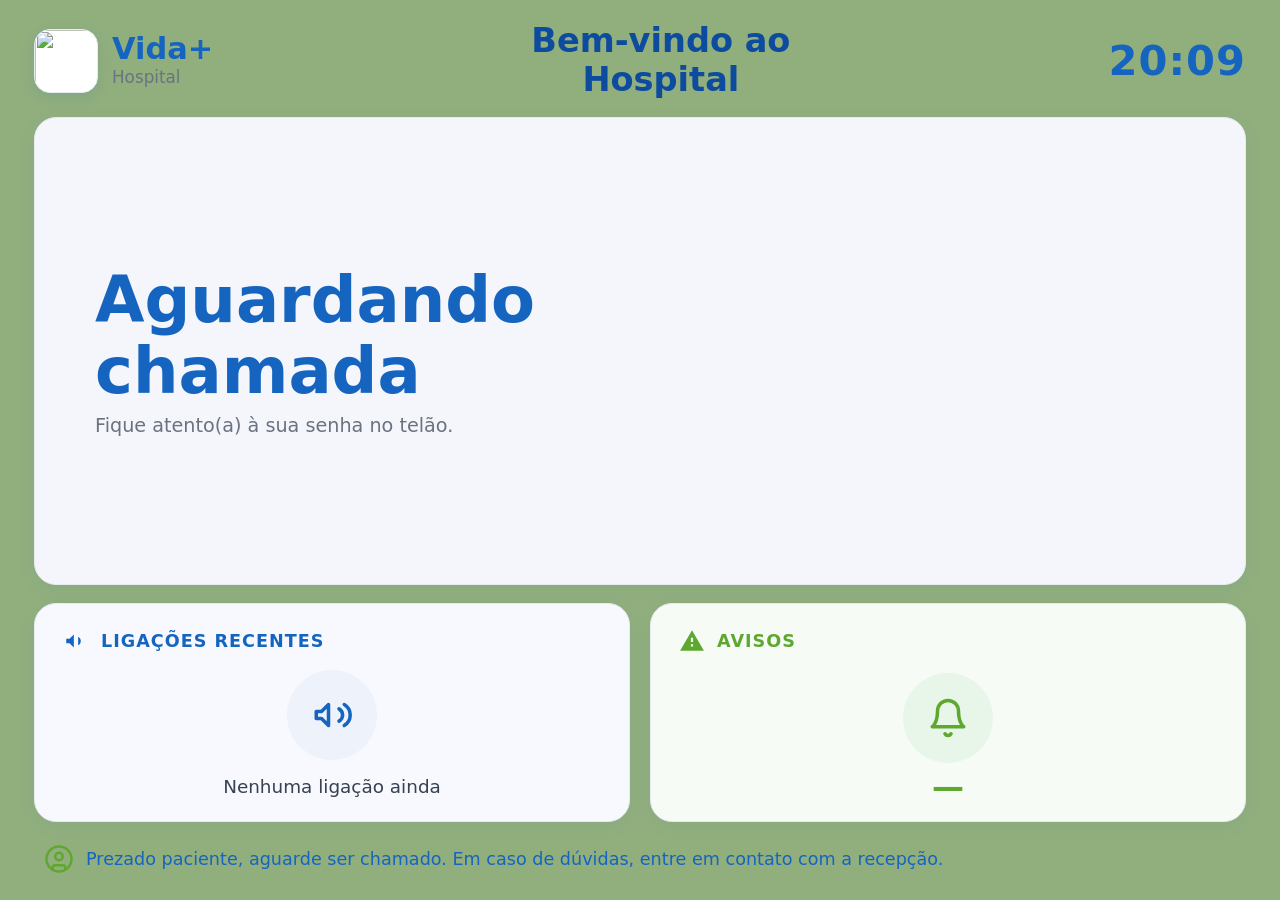
==== commit 604c5ec3: "." ====
--- a/controle.html
+++ b/controle.html
@@ -15,7 +15,7 @@
     <header class="tv-topo">
       <div class="tv-marca">
         <!-- LOGO DO HOSPITAL (canto superior esquerdo) -->
-        <img src="sem nome.jpg" alt="Logo Vida+" class="logo-tv">
+        <img src="unnamed.jpg alt="Logo Vida+" class="logo-tv">
         <div>
           <div class="nome-sistema">Vida+</div>
           <div class="nome-unidade" id="nome-unidade">Hospital</div>
--- a/css/tv.css
+++ b/css/tv.css
@@ -15,7 +15,7 @@
   --verde-claro: #E8F5E9;   /* Fundo do círculo verde (sino) */
   --verde-bg: #F6FBF6;      /* Fundo do painel direito */
 
-  --fundo: #FFFFFF;
+  --fundo: #91af7d;
   --card: #F4F6FB;          /* Fundo do banner principal */
   --borda: #E6EBF2;
   --texto: #1565C0;
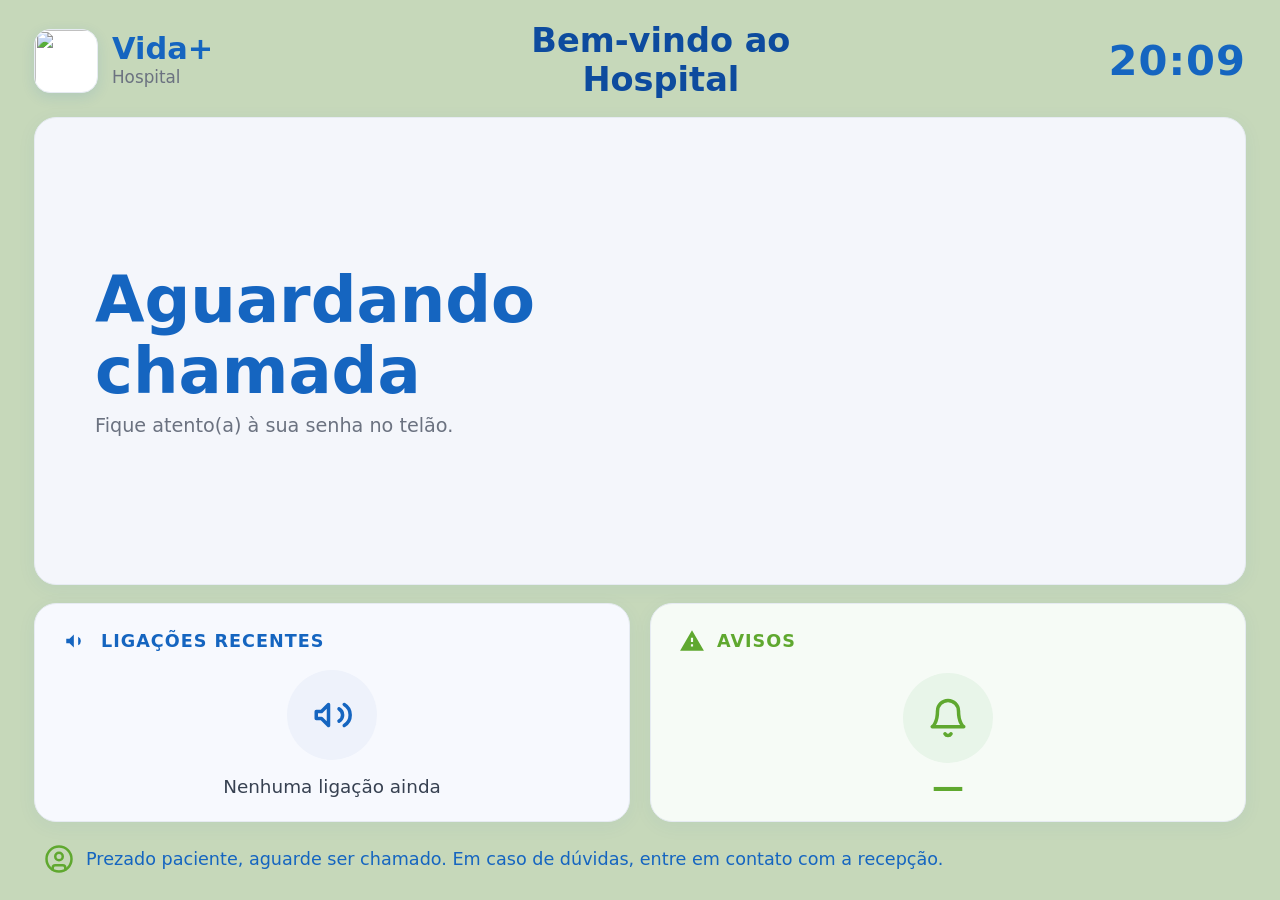
==== commit 47aeb957: ".." ====
--- a/controle.html
+++ b/controle.html
@@ -15,7 +15,7 @@
     <header class="tv-topo">
       <div class="tv-marca">
         <!-- LOGO DO HOSPITAL (canto superior esquerdo) -->
-        <img src="unnamed.jpg alt="Logo Vida+" class="logo-tv">
+        <img src="unnamed.jpg alt="Logo Vida+ class="logo-tv">
         <div>
           <div class="nome-sistema">Vida+</div>
           <div class="nome-unidade" id="nome-unidade">Hospital</div>
--- a/css/tv.css
+++ b/css/tv.css
@@ -15,7 +15,7 @@
   --verde-claro: #E8F5E9;   /* Fundo do círculo verde (sino) */
   --verde-bg: #F6FBF6;      /* Fundo do painel direito */
 
-  --fundo: #91af7d;
+  --fundo: #c6d8ba;
   --card: #F4F6FB;          /* Fundo do banner principal */
   --borda: #E6EBF2;
   --texto: #1565C0;
